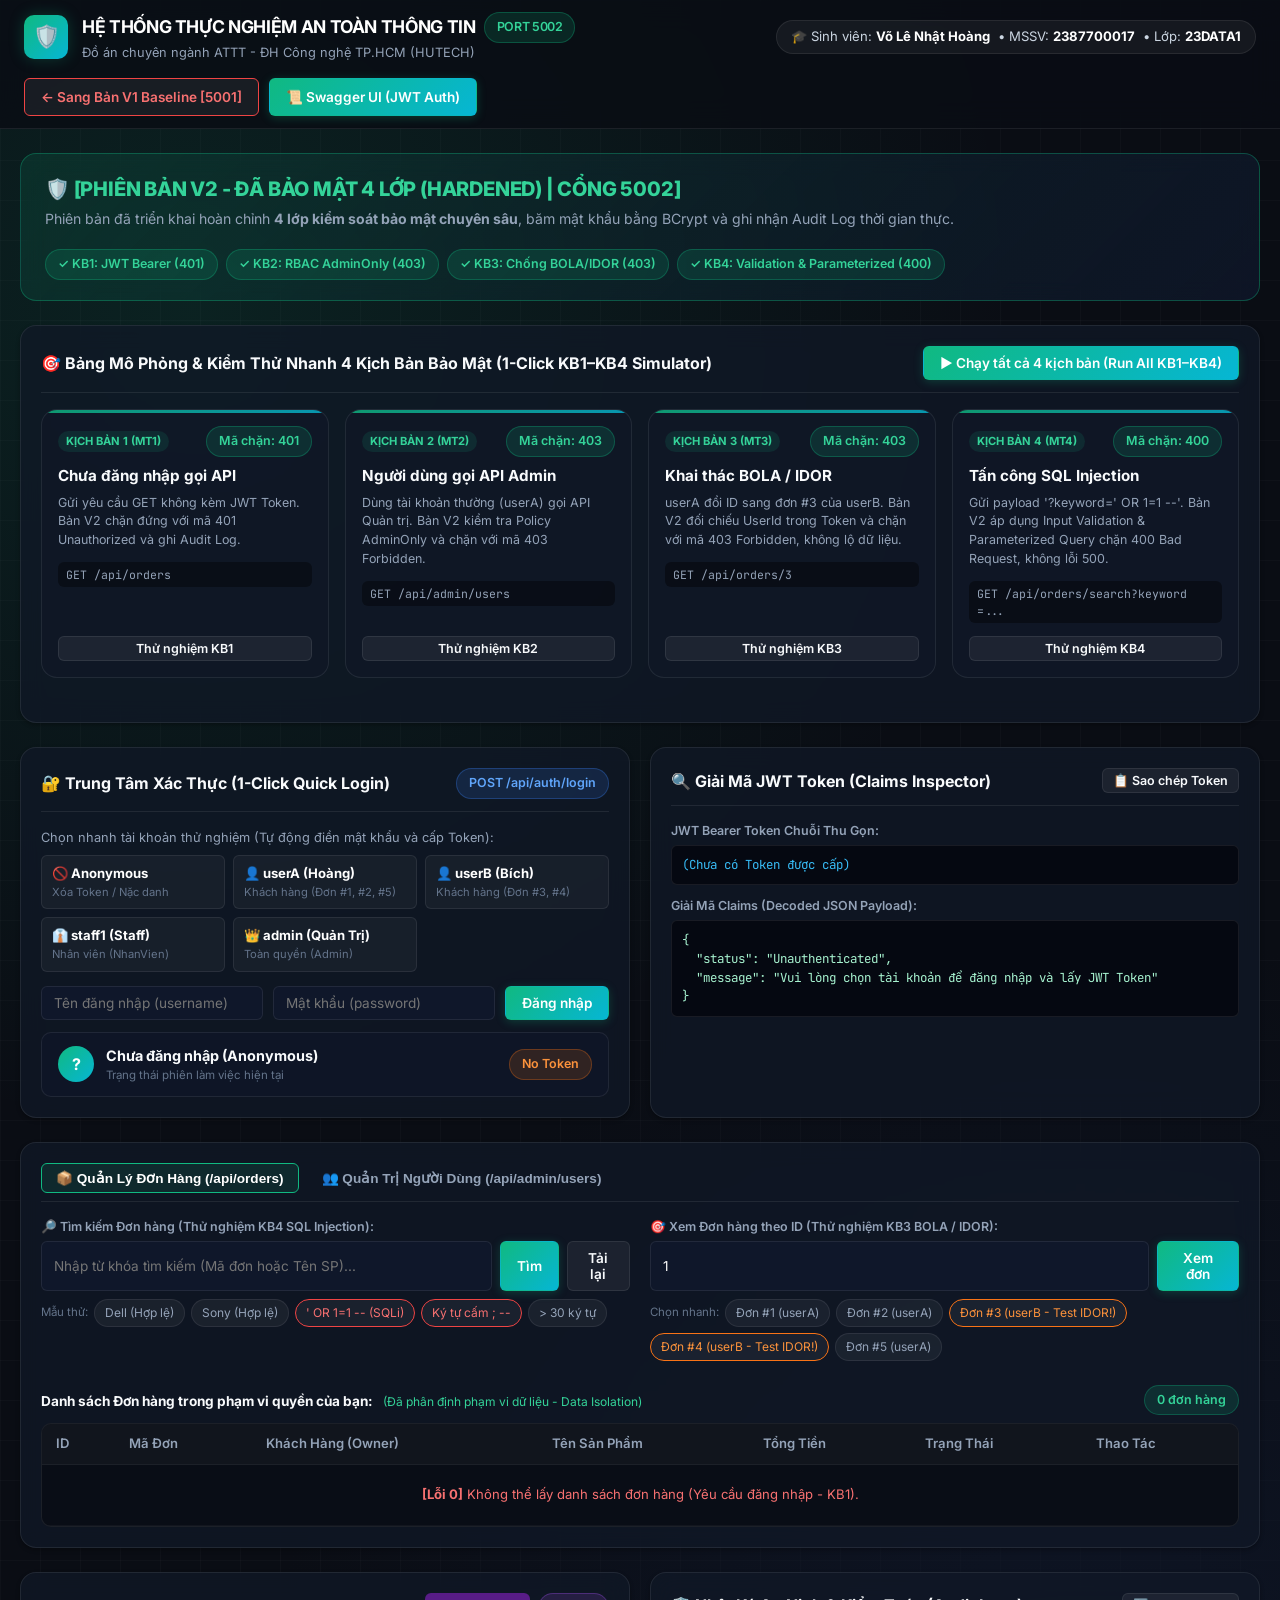
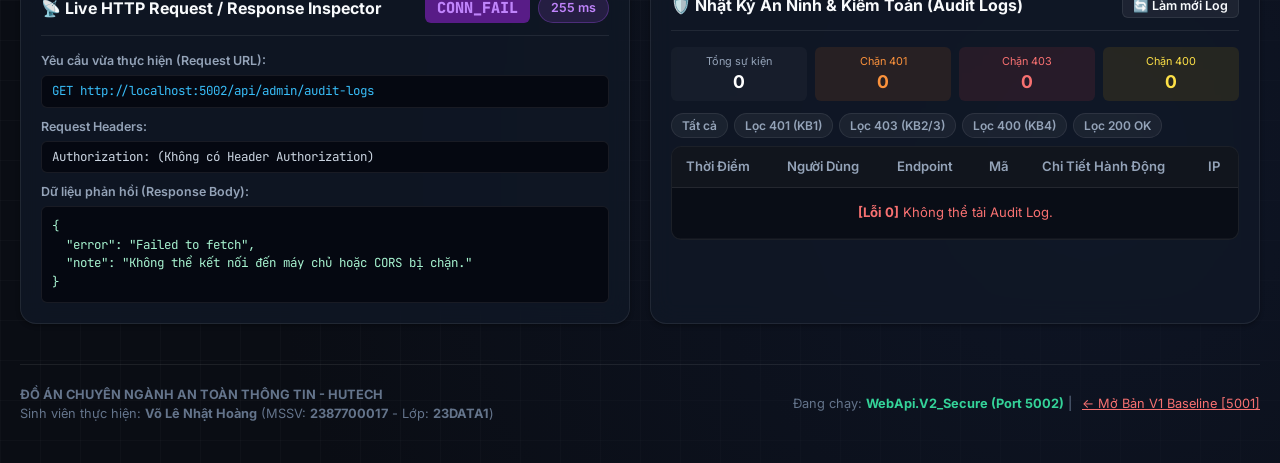
==== WebApi.V2_Secure/wwwroot/index.html @ 01527421 "feat: Nang cap giao dien Web Dashboard Cyber Security va bo Simulator 1-Click cho ca V1 va V2" ====
<!DOCTYPE html>
<html lang="vi">
<head>
  <meta charset="UTF-8">
  <meta name="viewport" content="width=device-width, initial-scale=1.0">
  <title>SecurityLab V2 - Hardened Secure | HUTECH ATTT</title>
  <link rel="preconnect" href="https://fonts.googleapis.com">
  <link rel="preconnect" href="https://fonts.gstatic.com" crossorigin>
  <link href="https://fonts.googleapis.com/css2?family=Inter:wght@400;500;600;700;800&family=JetBrains+Mono:wght@400;500;600;700&display=swap" rel="stylesheet">
  <link rel="stylesheet" href="css/app.css">
</head>
<body data-version="V2">

  <!-- NAVBAR -->
  <nav class="navbar">
    <div class="navbar-inner">
      <div class="brand-section">
        <div class="brand-icon">🛡️</div>
        <div>
          <div class="brand-title">
            HỆ THỐNG THỰC NGHIỆM AN TOÀN THÔNG TIN
            <span class="badge badge-green">PORT 5002</span>
          </div>
          <div class="brand-sub">Đồ án chuyên ngành ATTT - ĐH Công nghệ TP.HCM (HUTECH)</div>
        </div>
      </div>

      <div class="student-badge">
        <span>🎓 Sinh viên: <strong>Võ Lê Nhật Hoàng</strong></span>
        <span>• MSSV: <strong>2387700017</strong></span>
        <span>• Lớp: <strong>23DATA1</strong></span>
      </div>

      <div class="nav-actions">
        <a href="http://localhost:5001" class="btn btn-secondary" style="border-color: #ef4444; color: #f87171;" title="Chuyển sang phiên bản V1 chưa bảo mật để đối chiếu">
          &larr; Sang Bản V1 Baseline [5001]
        </a>
        <a href="/swagger" target="_blank" class="btn btn-primary" title="Mở Swagger UI gốc (có nút Authorize JWT)">
          📜 Swagger UI (JWT Auth)
        </a>
      </div>
    </div>
  </nav>

  <div class="container">

    <!-- VERSION BANNER -->
    <div class="version-banner">
      <div class="banner-content">
        <div>
          <div class="banner-title" style="color: #34d399;">
            🛡️ [PHIÊN BẢN V2 - ĐÃ BẢO MẬT 4 LỚP (HARDENED) | CỔNG 5002]
          </div>
          <div class="banner-desc">
            Phiên bản đã triển khai hoàn chỉnh <strong>4 lớp kiểm soát bảo mật chuyên sâu</strong>, băm mật khẩu bằng BCrypt và ghi nhận Audit Log thời gian thực.
          </div>
        </div>
        <div class="badges-row">
          <span class="badge badge-green">✓ KB1: JWT Bearer (401)</span>
          <span class="badge badge-green">✓ KB2: RBAC AdminOnly (403)</span>
          <span class="badge badge-green">✓ KB3: Chống BOLA/IDOR (403)</span>
          <span class="badge badge-green">✓ KB4: Validation & Parameterized (400)</span>
        </div>
      </div>
    </div>

    <!-- KHU VỰC C: 1-CLICK KB1–KB4 SIMULATOR -->
    <div class="card" style="margin-bottom: 24px;">
      <div class="card-header">
        <div class="card-title">
          🎯 Bảng Mô Phỏng & Kiểm Thử Nhanh 4 Kịch Bản Bảo Mật (1-Click KB1–KB4 Simulator)
        </div>
        <button id="btnRunAllKB" class="btn btn-primary" onclick="runAllKB()">
          ▶ Chạy tất cả 4 kịch bản (Run All KB1–KB4)
        </button>
      </div>

      <div class="grid-4">
        <!-- CARD KB1 -->
        <div class="kb-card">
          <div>
            <div class="kb-header">
              <span class="kb-tag">KỊCH BẢN 1 (MT1)</span>
              <span class="badge badge-green">Mã chặn: 401</span>
            </div>
            <div class="kb-title">Chưa đăng nhập gọi API</div>
            <div class="kb-desc">Gửi yêu cầu GET không kèm JWT Token. Bản V2 chặn đứng với mã 401 Unauthorized và ghi Audit Log.</div>
            <div class="kb-endpoint">GET /api/orders</div>
          </div>
          <div>
            <button class="btn btn-secondary btn-sm" style="width: 100%;" onclick="runKB1()">
              Thử nghiệm KB1
            </button>
            <div id="kb1Result" class="kb-result"></div>
          </div>
        </div>

        <!-- CARD KB2 -->
        <div class="kb-card">
          <div>
            <div class="kb-header">
              <span class="kb-tag">KỊCH BẢN 2 (MT2)</span>
              <span class="badge badge-green">Mã chặn: 403</span>
            </div>
            <div class="kb-title">Người dùng gọi API Admin</div>
            <div class="kb-desc">Dùng tài khoản thường (userA) gọi API Quản trị. Bản V2 kiểm tra Policy AdminOnly và chặn với mã 403 Forbidden.</div>
            <div class="kb-endpoint">GET /api/admin/users</div>
          </div>
          <div>
            <button class="btn btn-secondary btn-sm" style="width: 100%;" onclick="runKB2()">
              Thử nghiệm KB2
            </button>
            <div id="kb2Result" class="kb-result"></div>
          </div>
        </div>

        <!-- CARD KB3 -->
        <div class="kb-card">
          <div>
            <div class="kb-header">
              <span class="kb-tag">KỊCH BẢN 3 (MT3)</span>
              <span class="badge badge-green">Mã chặn: 403</span>
            </div>
            <div class="kb-title">Khai thác BOLA / IDOR</div>
            <div class="kb-desc">userA đổi ID sang đơn #3 của userB. Bản V2 đối chiếu UserId trong Token và chặn với mã 403 Forbidden, không lộ dữ liệu.</div>
            <div class="kb-endpoint">GET /api/orders/3</div>
          </div>
          <div>
            <button class="btn btn-secondary btn-sm" style="width: 100%;" onclick="runKB3()">
              Thử nghiệm KB3
            </button>
            <div id="kb3Result" class="kb-result"></div>
          </div>
        </div>

        <!-- CARD KB4 -->
        <div class="kb-card">
          <div>
            <div class="kb-header">
              <span class="kb-tag">KỊCH BẢN 4 (MT4)</span>
              <span class="badge badge-green">Mã chặn: 400</span>
            </div>
            <div class="kb-title">Tấn công SQL Injection</div>
            <div class="kb-desc">Gửi payload '?keyword=' OR 1=1 --'. Bản V2 áp dụng Input Validation & Parameterized Query chặn 400 Bad Request, không lỗi 500.</div>
            <div class="kb-endpoint">GET /api/orders/search?keyword=...</div>
          </div>
          <div>
            <button class="btn btn-secondary btn-sm" style="width: 100%;" onclick="runKB4()">
              Thử nghiệm KB4
            </button>
            <div id="kb4Result" class="kb-result"></div>
          </div>
        </div>
      </div>

      <div id="runAllSummary" style="display: none; margin-top: 14px;"></div>
    </div>

    <!-- KHU VỰC A: TRUNG TÂM ĐĂNG NHẬP 1-CLICK & GIẢI MÃ JWT TOKEN -->
    <div class="grid-2">
      <!-- CỘT 1: FORM LOGIN & QUICK ACCOUNTS -->
      <div class="card">
        <div class="card-header">
          <div class="card-title">🔐 Trung Tâm Xác Thực (1-Click Quick Login)</div>
          <span class="badge badge-blue">POST /api/auth/login</span>
        </div>

        <div style="font-size: 0.8rem; color: var(--text-muted); margin-bottom: 8px;">
          Chọn nhanh tài khoản thử nghiệm (Tự động điền mật khẩu và cấp Token):
        </div>

        <div class="quick-accounts-grid">
          <div class="quick-acc-btn" onclick="quickLogin('anonymous')">
            <div class="quick-acc-name">🚫 Anonymous</div>
            <div class="quick-acc-role">Xóa Token / Nặc danh</div>
          </div>
          <div class="quick-acc-btn" onclick="quickLogin('userA')">
            <div class="quick-acc-name">👤 userA (Hoàng)</div>
            <div class="quick-acc-role">Khách hàng (Đơn #1, #2, #5)</div>
          </div>
          <div class="quick-acc-btn" onclick="quickLogin('userB')">
            <div class="quick-acc-name">👤 userB (Bích)</div>
            <div class="quick-acc-role">Khách hàng (Đơn #3, #4)</div>
          </div>
          <div class="quick-acc-btn" onclick="quickLogin('staff1')">
            <div class="quick-acc-name">👔 staff1 (Staff)</div>
            <div class="quick-acc-role">Nhân viên (NhanVien)</div>
          </div>
          <div class="quick-acc-btn" onclick="quickLogin('admin')">
            <div class="quick-acc-name">👑 admin (Quản Trị)</div>
            <div class="quick-acc-role">Toàn quyền (Admin)</div>
          </div>
        </div>

        <div style="display: flex; gap: 10px; margin-bottom: 8px;">
          <input type="text" id="loginUsername" class="form-input" placeholder="Tên đăng nhập (username)">
          <input type="password" id="loginPassword" class="form-input" placeholder="Mật khẩu (password)">
          <button id="btnLogin" class="btn btn-primary" style="white-space: nowrap;" onclick="performLogin(document.getElementById('loginUsername').value, document.getElementById('loginPassword').value)">
            Đăng nhập
          </button>
        </div>

        <!-- SESSION STATUS -->
        <div class="session-box">
          <div class="session-user">
            <div id="userAvatar" class="user-avatar">?</div>
            <div>
              <div id="userDisplayName" style="font-weight: 700; font-size: 0.9rem;">Chưa đăng nhập (Anonymous)</div>
              <div style="font-size: 0.72rem; color: var(--text-dim);">Trạng thái phiên làm việc hiện tại</div>
            </div>
          </div>
          <span id="userRoleBadge" class="badge badge-orange">No Token</span>
        </div>
      </div>

      <!-- CỘT 2: JWT TOKEN & DECODED CLAIMS INSPECTOR -->
      <div class="card">
        <div class="card-header">
          <div class="card-title">🔍 Giải Mã JWT Token (Claims Inspector)</div>
          <button class="btn btn-secondary btn-sm" onclick="copyToken()">📋 Sao chép Token</button>
        </div>

        <div class="form-label">JWT Bearer Token Chuỗi Thu Gọn:</div>
        <div id="rawTokenText" class="code-box" style="max-height: 55px; margin-bottom: 12px; color: #38bdf8;">
          (Chưa có Token được cấp)
        </div>

        <div class="form-label">Giải Mã Claims (Decoded JSON Payload):</div>
        <div id="decodedClaimsText" class="code-box" style="max-height: 140px; color: #a7f3d0;">
{
  "status": "Unauthenticated",
  "message": "Vui lòng chọn tài khoản để đăng nhập và lấy JWT Token"
}
        </div>
      </div>
    </div>

    <!-- KHU VỰC B: NGHIỆP VỤ QUẢN LÝ ĐƠN HÀNG & NGƯỜI DÙNG -->
    <div class="card" style="margin-bottom: 24px;">
      <div class="tabs-nav">
        <button class="tab-btn active" data-tab="orders" onclick="switchTab('orders')">
          📦 Quản Lý Đơn Hàng (/api/orders)
        </button>
        <button class="tab-btn" data-tab="users" onclick="switchTab('users')">
          👥 Quản Trị Người Dùng (/api/admin/users)
        </button>
      </div>

      <!-- TAB 1: ORDERS -->
      <div id="tab-orders" class="tab-content active">
        <!-- SEARCH & GET BY ID CONTROLS -->
        <div class="grid-2" style="margin-bottom: 16px;">
          <!-- TÌM KIẾM -->
          <div>
            <div class="form-label">🔎 Tìm kiếm Đơn hàng (Thử nghiệm KB4 SQL Injection):</div>
            <div style="display: flex; gap: 8px; margin-bottom: 8px;">
              <input type="text" id="searchKeyword" class="form-input" placeholder="Nhập từ khóa tìm kiếm (Mã đơn hoặc Tên SP)...">
              <button class="btn btn-primary" onclick="searchOrders()">Tìm</button>
              <button class="btn btn-secondary" onclick="loadOrders()">Tải lại</button>
            </div>
            <div style="display: flex; flex-wrap: wrap; gap: 6px;">
              <span style="font-size: 0.72rem; color: var(--text-dim); align-self: center;">Mẫu thử:</span>
              <span class="btn-tag" onclick="searchOrders('Dell')">Dell (Hợp lệ)</span>
              <span class="btn-tag" onclick="searchOrders('Sony')">Sony (Hợp lệ)</span>
              <span class="btn-tag" style="border-color: #ef4444; color: #f87171;" onclick="searchOrders('\' OR 1=1 --')">' OR 1=1 -- (SQLi)</span>
              <span class="btn-tag" style="border-color: #ef4444; color: #f87171;" onclick="searchOrders('\'; DROP TABLE Orders; --')">Ký tự cấm ; --</span>
              <span class="btn-tag" onclick="searchOrders('Chuỗi từ khóa tìm kiếm quá dài vượt quá ba mươi ký tự quy định')">&gt; 30 ký tự</span>
            </div>
          </div>

          <!-- XEM THEO ID -->
          <div>
            <div class="form-label">🎯 Xem Đơn hàng theo ID (Thử nghiệm KB3 BOLA / IDOR):</div>
            <div style="display: flex; gap: 8px; margin-bottom: 8px;">
              <input type="number" id="orderIdInput" class="form-input" placeholder="Nhập ID đơn hàng (1, 2, 3...)" value="1">
              <button class="btn btn-primary" onclick="quickViewOrder(document.getElementById('orderIdInput').value)">Xem đơn</button>
            </div>
            <div style="display: flex; flex-wrap: wrap; gap: 6px; margin-bottom: 8px;">
              <span style="font-size: 0.72rem; color: var(--text-dim); align-self: center;">Chọn nhanh:</span>
              <span class="btn-tag" onclick="quickViewOrder(1)">Đơn #1 (userA)</span>
              <span class="btn-tag" onclick="quickViewOrder(2)">Đơn #2 (userA)</span>
              <span class="btn-tag" style="border-color: #f97316; color: #fb923c;" onclick="quickViewOrder(3)">Đơn #3 (userB - Test IDOR!)</span>
              <span class="btn-tag" style="border-color: #f97316; color: #fb923c;" onclick="quickViewOrder(4)">Đơn #4 (userB - Test IDOR!)</span>
              <span class="btn-tag" onclick="quickViewOrder(5)">Đơn #5 (userA)</span>
            </div>
            <div id="orderDetailView"></div>
          </div>
        </div>

        <!-- BẢNG ĐƠN HÀNG -->
        <div style="display: flex; justify-content: space-between; align-items: center; margin-bottom: 8px;">
          <div>
            <span style="font-size: 0.85rem; font-weight: 700;">Danh sách Đơn hàng trong phạm vi quyền của bạn:</span>
            <span style="font-size: 0.75rem; color: #34d399; margin-left: 6px;">(Đã phân định phạm vi dữ liệu - Data Isolation)</span>
          </div>
          <span id="ordersCountBadge" class="badge badge-green">Đang tải...</span>
        </div>
        <div class="table-container">
          <table class="data-table">
            <thead>
              <tr>
                <th>ID</th>
                <th>Mã Đơn</th>
                <th>Khách Hàng (Owner)</th>
                <th>Tên Sản Phẩm</th>
                <th>Tổng Tiền</th>
                <th>Trạng Thái</th>
                <th>Thao Tác</th>
              </tr>
            </thead>
            <tbody id="ordersTableBody">
              <tr><td colspan="7" style="text-align:center; padding: 20px;">Đang nạp dữ liệu...</td></tr>
            </tbody>
          </table>
        </div>
      </div>

      <!-- TAB 2: ADMIN USERS -->
      <div id="tab-users" class="tab-content">
        <div style="display: flex; justify-content: space-between; align-items: center; margin-bottom: 12px;">
          <div>
            <div style="font-weight: 700;">Danh sách Người dùng Hệ thống (/api/admin/users)</div>
            <div style="font-size: 0.78rem; color: var(--text-muted);">
              Thử nghiệm KB2: Chỉ tài khoản có vai trò <strong>Admin</strong> mới được phép truy cập. Mật khẩu đã được mã hóa an toàn và ẩn.
            </div>
          </div>
          <button class="btn btn-secondary" onclick="loadAdminUsers()">🔄 Gọi API Admin Users</button>
        </div>

        <div class="table-container">
          <table class="data-table">
            <thead>
              <tr>
                <th>ID</th>
                <th>Tên Đăng Nhập</th>
                <th>Họ Và Tên</th>
                <th>Vai Trò (Role)</th>
                <th>Mật Khẩu / Hash Status</th>
              </tr>
            </thead>
            <tbody id="usersTableBody">
              <tr><td colspan="5" style="text-align:center; padding: 20px;">Nhấn nút 'Gọi API Admin Users' để kiểm tra quyền truy cập...</td></tr>
            </tbody>
          </table>
        </div>
      </div>
    </div>

    <!-- KHU VỰC D: LIVE HTTP INSPECTOR & AUDIT LOGS -->
    <div class="grid-2">
      <!-- CỘT 1: LIVE HTTP INSPECTOR -->
      <div class="card">
        <div class="card-header">
          <div class="card-title">📡 Live HTTP Request / Response Inspector</div>
          <div style="display: flex; align-items: center; gap: 8px;">
            <span id="httpStatusCode" class="status-badge-lg status-200">READY</span>
            <span id="httpLatency" class="badge badge-purple">0 ms</span>
          </div>
        </div>

        <div class="http-inspector">
          <div>
            <div class="form-label">Yêu cầu vừa thực hiện (Request URL):</div>
            <div id="httpMethodUrl" class="code-box" style="padding: 6px 10px; max-height: 40px; color: #38bdf8;">
              READY
            </div>
          </div>

          <div>
            <div class="form-label">Request Headers:</div>
            <div id="httpReqHeaders" class="code-box" style="padding: 6px 10px; max-height: 40px; color: #cbd5e1;">
              Authorization: (None)
            </div>
          </div>

          <div>
            <div class="form-label">Dữ liệu phản hồi (Response Body):</div>
            <div id="httpResponseBody" class="code-box" style="max-height: 220px; color: #a7f3d0;">
{
  "message": "Sẵn sàng gửi yêu cầu API để quan sát mã HTTP và gói tin phản hồi..."
}
            </div>
          </div>
        </div>
      </div>

      <!-- CỘT 2: SECURITY AUDIT LOGS -->
      <div class="card">
        <div class="card-header">
          <div class="card-title">🛡️ Nhật Ký An Ninh & Kiểm Toán (Audit Logs)</div>
          <button class="btn btn-secondary btn-sm" onclick="loadAuditLogs()">🔄 Làm mới Log</button>
        </div>

        <!-- STAT COUNTERS -->
        <div style="display: grid; grid-template-columns: repeat(4, 1fr); gap: 8px; margin-bottom: 12px;">
          <div style="padding: 6px; text-align: center; background: rgba(255,255,255,0.03); border-radius: 6px;">
            <div style="font-size: 0.68rem; color: #94a3b8;">Tổng sự kiện</div>
            <div id="cntAuditTotal" style="font-size: 1.1rem; font-weight: 700; color: #fff;">0</div>
          </div>
          <div style="padding: 6px; text-align: center; background: rgba(249,115,22,0.1); border-radius: 6px;">
            <div style="font-size: 0.68rem; color: #fb923c;">Chặn 401</div>
            <div id="cntAudit401" style="font-size: 1.1rem; font-weight: 700; color: #fb923c;">0</div>
          </div>
          <div style="padding: 6px; text-align: center; background: rgba(239,68,68,0.1); border-radius: 6px;">
            <div style="font-size: 0.68rem; color: #f87171;">Chặn 403</div>
            <div id="cntAudit403" style="font-size: 1.1rem; font-weight: 700; color: #f87171;">0</div>
          </div>
          <div style="padding: 6px; text-align: center; background: rgba(234,179,8,0.1); border-radius: 6px;">
            <div style="font-size: 0.68rem; color: #fde047;">Chặn 400</div>
            <div id="cntAudit400" style="font-size: 1.1rem; font-weight: 700; color: #fde047;">0</div>
          </div>
        </div>

        <!-- FILTER BUTTONS -->
        <div style="display: flex; gap: 6px; margin-bottom: 8px; flex-wrap: wrap;">
          <button class="btn btn-tag" onclick="loadAuditLogs(null)">Tất cả</button>
          <button class="btn btn-tag" onclick="loadAuditLogs(401)">Lọc 401 (KB1)</button>
          <button class="btn btn-tag" onclick="loadAuditLogs(403)">Lọc 403 (KB2/3)</button>
          <button class="btn btn-tag" onclick="loadAuditLogs(400)">Lọc 400 (KB4)</button>
          <button class="btn btn-tag" onclick="loadAuditLogs(200)">Lọc 200 OK</button>
        </div>

        <div class="table-container" style="max-height: 240px; overflow-y: auto;">
          <table class="data-table">
            <thead>
              <tr>
                <th>Thời Điểm</th>
                <th>Người Dùng</th>
                <th>Endpoint</th>
                <th>Mã</th>
                <th>Chi Tiết Hành Động</th>
                <th>IP</th>
              </tr>
            </thead>
            <tbody id="auditLogsBody">
              <tr><td colspan="6" style="text-align:center; padding: 15px;">Đang tải nhật ký kiểm toán...</td></tr>
            </tbody>
          </table>
        </div>
      </div>
    </div>

    <!-- FOOTER -->
    <footer class="footer">
      <div>
        <strong>ĐỒ ÁN CHUYÊN NGÀNH AN TOÀN THÔNG TIN - HUTECH</strong><br>
        Sinh viên thực hiện: <strong>Võ Lê Nhật Hoàng</strong> (MSSV: <strong>2387700017</strong> - Lớp: <strong>23DATA1</strong>)
      </div>
      <div>
        Đang chạy: <strong style="color: #34d399;">WebApi.V2_Secure (Port 5002)</strong> |
        <a href="http://localhost:5001" style="color: #f87171; margin-left: 6px;">&larr; Mở Bản V1 Baseline [5001]</a>
      </div>
    </footer>

  </div>

  <script src="js/app.js"></script>
</body>
</html>
---- WebApi.V2_Secure/wwwroot/css/app.css ----
:root {
  --font-main: 'Inter', -apple-system, BlinkMacSystemFont, 'Segoe UI', Roboto, sans-serif;
  --font-mono: 'JetBrains Mono', 'Fira Code', Consolas, monospace;
  
  --bg-dark: #0a0d14;
  --bg-card: rgba(17, 24, 39, 0.75);
  --bg-card-hover: rgba(30, 41, 59, 0.85);
  --bg-input: #0f172a;
  
  --text-main: #f8fafc;
  --text-muted: #94a3b8;
  --text-dim: #64748b;
  
  --border-color: rgba(255, 255, 255, 0.08);
  --border-focus: rgba(255, 255, 255, 0.2);
  
  --radius-sm: 6px;
  --radius-md: 10px;
  --radius-lg: 16px;
  --radius-full: 9999px;
  
  --shadow-sm: 0 2px 4px rgba(0, 0, 0, 0.3);
  --shadow-md: 0 8px 24px rgba(0, 0, 0, 0.4);
  --shadow-glow: 0 0 25px var(--accent-glow);
}

/* THEME V1: CYBER THREAT / VULNERABLE BASELINE (RED / ORANGE) */
body[data-version="V1"] {
  --accent: #ef4444;
  --accent-light: #f87171;
  --accent-gradient: linear-gradient(135deg, #ef4444 0%, #f97316 100%);
  --accent-glow: rgba(239, 68, 68, 0.25);
  --accent-subtle: rgba(239, 68, 68, 0.12);
  --badge-theme: #ef4444;
  --theme-name: "V1 - VULNERABLE BASELINE";
}

/* THEME V2: CYBER SHIELD / HARDENED SECURE (EMERALD / CYAN) */
body[data-version="V2"] {
  --accent: #10b981;
  --accent-light: #34d399;
  --accent-gradient: linear-gradient(135deg, #10b981 0%, #06b6d4 100%);
  --accent-glow: rgba(16, 185, 129, 0.25);
  --accent-subtle: rgba(16, 185, 129, 0.12);
  --badge-theme: #10b981;
  --theme-name: "V2 - HARDENED SECURE";
}

* {
  box-sizing: border-box;
  margin: 0;
  padding: 0;
}

body {
  font-family: var(--font-main);
  background-color: var(--bg-dark);
  color: var(--text-main);
  line-height: 1.5;
  min-height: 100vh;
  background-image: 
    radial-gradient(circle at 15% 15%, var(--accent-subtle) 0%, transparent 40%),
    radial-gradient(circle at 85% 85%, rgba(15, 23, 42, 0.8) 0%, transparent 40%),
    linear-gradient(to right, rgba(255, 255, 255, 0.02) 1px, transparent 1px),
    linear-gradient(to bottom, rgba(255, 255, 255, 0.02) 1px, transparent 1px);
  background-size: 100% 100%, 100% 100%, 40px 40px, 40px 40px;
}

/* CONTAINER */
.container {
  max-width: 1440px;
  margin: 0 auto;
  padding: 0 20px 40px;
}

/* NAVBAR */
.navbar {
  position: sticky;
  top: 0;
  z-index: 100;
  background: rgba(10, 13, 20, 0.85);
  backdrop-filter: blur(16px);
  border-bottom: 1px solid var(--border-color);
  padding: 12px 24px;
  margin-bottom: 24px;
}

.navbar-inner {
  max-width: 1440px;
  margin: 0 auto;
  display: flex;
  align-items: center;
  justify-content: space-between;
  gap: 16px;
  flex-wrap: wrap;
}

.brand-section {
  display: flex;
  align-items: center;
  gap: 14px;
}

.brand-icon {
  width: 44px;
  height: 44px;
  border-radius: var(--radius-md);
  background: var(--accent-gradient);
  display: flex;
  align-items: center;
  justify-content: center;
  font-size: 22px;
  box-shadow: 0 0 15px var(--accent-glow);
}

.brand-title {
  font-size: 1.1rem;
  font-weight: 700;
  letter-spacing: -0.02em;
  color: #fff;
  display: flex;
  align-items: center;
  gap: 8px;
}

.brand-sub {
  font-size: 0.8rem;
  color: var(--text-muted);
}

.student-badge {
  background: rgba(255, 255, 255, 0.05);
  border: 1px solid var(--border-color);
  border-radius: var(--radius-full);
  padding: 6px 14px;
  font-size: 0.82rem;
  color: #cbd5e1;
  display: flex;
  align-items: center;
  gap: 8px;
}

.student-badge strong {
  color: #fff;
}

.nav-actions {
  display: flex;
  align-items: center;
  gap: 10px;
}

/* BUTTONS */
.btn {
  display: inline-flex;
  align-items: center;
  justify-content: center;
  gap: 8px;
  padding: 8px 16px;
  font-size: 0.85rem;
  font-weight: 600;
  border-radius: var(--radius-sm);
  cursor: pointer;
  transition: all 0.2s ease;
  border: 1px solid transparent;
  text-decoration: none;
  font-family: var(--font-main);
}

.btn-primary {
  background: var(--accent-gradient);
  color: #fff;
  box-shadow: 0 2px 10px var(--accent-glow);
}
.btn-primary:hover {
  filter: brightness(1.1);
  transform: translateY(-1px);
  box-shadow: 0 4px 14px var(--accent-glow);
}

.btn-secondary {
  background: rgba(255, 255, 255, 0.06);
  border-color: var(--border-color);
  color: var(--text-main);
}
.btn-secondary:hover {
  background: rgba(255, 255, 255, 0.12);
  border-color: var(--border-focus);
}

.btn-danger {
  background: #dc2626;
  color: #fff;
}
.btn-danger:hover {
  background: #b91c1c;
}

.btn-sm {
  padding: 4px 10px;
  font-size: 0.78rem;
}

.btn-tag {
  background: rgba(255, 255, 255, 0.05);
  border: 1px solid var(--border-color);
  color: #94a3b8;
  font-size: 0.75rem;
  padding: 4px 10px;
  border-radius: var(--radius-full);
  cursor: pointer;
  transition: all 0.15s;
}
.btn-tag:hover {
  background: var(--accent-subtle);
  border-color: var(--accent);
  color: #fff;
}

/* VERSION BANNER */
.version-banner {
  border-radius: var(--radius-lg);
  padding: 20px 24px;
  margin-bottom: 24px;
  border: 1px solid var(--border-color);
  background: var(--bg-card);
  backdrop-filter: blur(12px);
  position: relative;
  overflow: hidden;
}

body[data-version="V1"] .version-banner {
  border-color: rgba(239, 68, 68, 0.35);
  background: linear-gradient(135deg, rgba(239, 68, 68, 0.12) 0%, rgba(15, 23, 42, 0.8) 100%);
}

body[data-version="V2"] .version-banner {
  border-color: rgba(16, 185, 129, 0.35);
  background: linear-gradient(135deg, rgba(16, 185, 129, 0.12) 0%, rgba(15, 23, 42, 0.8) 100%);
}

.banner-content {
  display: flex;
  align-items: center;
  justify-content: space-between;
  gap: 20px;
  flex-wrap: wrap;
}

.banner-title {
  font-size: 1.25rem;
  font-weight: 800;
  letter-spacing: -0.01em;
  display: flex;
  align-items: center;
  gap: 10px;
}

.banner-desc {
  font-size: 0.88rem;
  color: var(--text-muted);
  margin-top: 4px;
}

.badges-row {
  display: flex;
  flex-wrap: wrap;
  gap: 8px;
}

.badge {
  display: inline-flex;
  align-items: center;
  gap: 6px;
  padding: 5px 12px;
  border-radius: var(--radius-full);
  font-size: 0.78rem;
  font-weight: 600;
}

.badge-green { background: rgba(16, 185, 129, 0.15); color: #34d399; border: 1px solid rgba(16, 185, 129, 0.3); }
.badge-red { background: rgba(239, 68, 68, 0.15); color: #f87171; border: 1px solid rgba(239, 68, 68, 0.3); }
.badge-orange { background: rgba(249, 115, 22, 0.15); color: #fb923c; border: 1px solid rgba(249, 115, 22, 0.3); }
.badge-blue { background: rgba(59, 130, 246, 0.15); color: #60a5fa; border: 1px solid rgba(59, 130, 246, 0.3); }
.badge-purple { background: rgba(168, 85, 247, 0.15); color: #c084fc; border: 1px solid rgba(168, 85, 247, 0.3); }

/* GRID LAYOUTS */
.grid-2 {
  display: grid;
  grid-template-columns: repeat(2, 1fr);
  gap: 20px;
  margin-bottom: 24px;
}

.grid-4 {
  display: grid;
  grid-template-columns: repeat(4, 1fr);
  gap: 16px;
  margin-bottom: 24px;
}

@media (max-width: 1024px) {
  .grid-2 { grid-template-columns: 1fr; }
  .grid-4 { grid-template-columns: repeat(2, 1fr); }
}

@media (max-width: 640px) {
  .grid-4 { grid-template-columns: 1fr; }
}

/* CARDS */
.card {
  background: var(--bg-card);
  backdrop-filter: blur(12px);
  border: 1px solid var(--border-color);
  border-radius: var(--radius-lg);
  padding: 20px;
  box-shadow: var(--shadow-sm);
  transition: border-color 0.2s, box-shadow 0.2s;
}

.card:hover {
  border-color: var(--border-focus);
}

.card-header {
  display: flex;
  align-items: center;
  justify-content: space-between;
  margin-bottom: 16px;
  padding-bottom: 12px;
  border-bottom: 1px solid var(--border-color);
}

.card-title {
  font-size: 1rem;
  font-weight: 700;
  display: flex;
  align-items: center;
  gap: 8px;
}

/* FORM CONTROLS */
.form-group {
  margin-bottom: 12px;
}

.form-label {
  display: block;
  font-size: 0.78rem;
  font-weight: 600;
  color: var(--text-muted);
  margin-bottom: 4px;
}

.form-input {
  width: 100%;
  padding: 8px 12px;
  background: var(--bg-input);
  border: 1px solid var(--border-color);
  border-radius: var(--radius-sm);
  color: #fff;
  font-family: var(--font-main);
  font-size: 0.85rem;
  outline: none;
  transition: border-color 0.2s;
}

.form-input:focus {
  border-color: var(--accent);
  box-shadow: 0 0 0 2px var(--accent-subtle);
}

/* QUICK ACCOUNTS ROW */
.quick-accounts-grid {
  display: grid;
  grid-template-columns: repeat(auto-fit, minmax(140px, 1fr));
  gap: 8px;
  margin-bottom: 14px;
}

.quick-acc-btn {
  background: rgba(255, 255, 255, 0.04);
  border: 1px solid var(--border-color);
  border-radius: var(--radius-sm);
  padding: 8px 10px;
  text-align: left;
  cursor: pointer;
  transition: all 0.15s ease;
}

.quick-acc-btn:hover {
  background: var(--accent-subtle);
  border-color: var(--accent);
  transform: translateY(-1px);
}

.quick-acc-name {
  font-size: 0.82rem;
  font-weight: 700;
  color: #fff;
}

.quick-acc-role {
  font-size: 0.7rem;
  color: var(--text-dim);
}

/* SESSION STATUS BOX */
.session-box {
  background: rgba(15, 23, 42, 0.6);
  border: 1px solid var(--border-color);
  border-radius: var(--radius-md);
  padding: 12px 16px;
  display: flex;
  align-items: center;
  justify-content: space-between;
  margin-top: 12px;
}

.session-user {
  display: flex;
  align-items: center;
  gap: 12px;
}

.user-avatar {
  width: 36px;
  height: 36px;
  border-radius: var(--radius-full);
  background: var(--accent-gradient);
  display: flex;
  align-items: center;
  justify-content: center;
  font-weight: 700;
  color: #fff;
}

/* CODE & MONOSPACE BOXES */
.code-box {
  font-family: var(--font-mono);
  background: #050811;
  border: 1px solid var(--border-color);
  border-radius: var(--radius-sm);
  padding: 10px;
  font-size: 0.78rem;
  color: #cbd5e1;
  overflow-x: auto;
  max-height: 220px;
  white-space: pre-wrap;
  word-break: break-all;
}

/* KB SIMULATOR CARDS */
.kb-card {
  display: flex;
  flex-direction: column;
  justify-content: space-between;
  background: var(--bg-card);
  border: 1px solid var(--border-color);
  border-radius: var(--radius-lg);
  padding: 16px;
  transition: transform 0.2s, box-shadow 0.2s;
  position: relative;
  overflow: hidden;
}

.kb-card::before {
  content: "";
  position: absolute;
  top: 0; left: 0; right: 0; height: 3px;
  background: var(--accent-gradient);
  opacity: 0.8;
}

.kb-card:hover {
  transform: translateY(-2px);
  box-shadow: var(--shadow-md);
}

.kb-header {
  display: flex;
  align-items: center;
  justify-content: space-between;
  margin-bottom: 8px;
}

.kb-tag {
  font-size: 0.7rem;
  font-weight: 700;
  padding: 2px 8px;
  border-radius: var(--radius-full);
  background: var(--accent-subtle);
  color: var(--accent-light);
}

.kb-title {
  font-size: 0.95rem;
  font-weight: 700;
  margin-bottom: 6px;
}

.kb-desc {
  font-size: 0.78rem;
  color: var(--text-muted);
  margin-bottom: 12px;
  flex-grow: 1;
}

.kb-endpoint {
  font-family: var(--font-mono);
  font-size: 0.72rem;
  background: rgba(0, 0, 0, 0.4);
  padding: 4px 8px;
  border-radius: var(--radius-sm);
  margin-bottom: 12px;
  color: #94a3b8;
  word-break: break-all;
}

.kb-result {
  margin-top: 10px;
  padding: 8px 10px;
  border-radius: var(--radius-sm);
  font-size: 0.75rem;
  display: none;
}

.kb-result.show {
  display: block;
}

.kb-result.safe {
  background: rgba(16, 185, 129, 0.15);
  border: 1px solid rgba(16, 185, 129, 0.3);
  color: #34d399;
}

.kb-result.vulnerable {
  background: rgba(239, 68, 68, 0.15);
  border: 1px solid rgba(239, 68, 68, 0.3);
  color: #f87171;
}

/* TABLE STYLES */
.table-container {
  overflow-x: auto;
  border: 1px solid var(--border-color);
  border-radius: var(--radius-md);
  background: #090d16;
}

.data-table {
  width: 100%;
  border-collapse: collapse;
  font-size: 0.82rem;
  text-align: left;
}

.data-table th {
  background: rgba(255, 255, 255, 0.03);
  color: var(--text-muted);
  font-weight: 600;
  padding: 10px 14px;
  border-bottom: 1px solid var(--border-color);
  white-space: nowrap;
}

.data-table td {
  padding: 10px 14px;
  border-bottom: 1px solid rgba(255, 255, 255, 0.04);
  color: #e2e8f0;
}

.data-table tr:hover {
  background: rgba(255, 255, 255, 0.02);
}

/* HTTP INSPECTOR */
.http-inspector {
  display: flex;
  flex-direction: column;
  gap: 10px;
}

.status-badge-lg {
  display: inline-flex;
  align-items: center;
  gap: 6px;
  padding: 4px 12px;
  border-radius: var(--radius-sm);
  font-size: 0.95rem;
  font-weight: 800;
  font-family: var(--font-mono);
}

.status-200 { background: #065f46; color: #34d399; }
.status-400 { background: #78350f; color: #fde047; }
.status-401 { background: #831843; color: #f472b6; }
.status-403 { background: #7f1d1d; color: #f87171; }
.status-500 { background: #581c87; color: #c084fc; }

/* TABS */
.tabs-nav {
  display: flex;
  gap: 8px;
  border-bottom: 1px solid var(--border-color);
  padding-bottom: 8px;
  margin-bottom: 16px;
}

.tab-btn {
  padding: 6px 14px;
  background: transparent;
  border: 1px solid transparent;
  color: var(--text-muted);
  font-size: 0.85rem;
  font-weight: 600;
  border-radius: var(--radius-sm);
  cursor: pointer;
  transition: all 0.2s;
}

.tab-btn.active {
  background: var(--accent-subtle);
  border-color: var(--accent);
  color: #fff;
}

.tab-content {
  display: none;
}
.tab-content.active {
  display: block;
}

/* FOOTER */
.footer {
  margin-top: 40px;
  padding-top: 20px;
  border-top: 1px solid var(--border-color);
  display: flex;
  align-items: center;
  justify-content: space-between;
  font-size: 0.8rem;
  color: var(--text-dim);
  flex-wrap: wrap;
  gap: 10px;
}
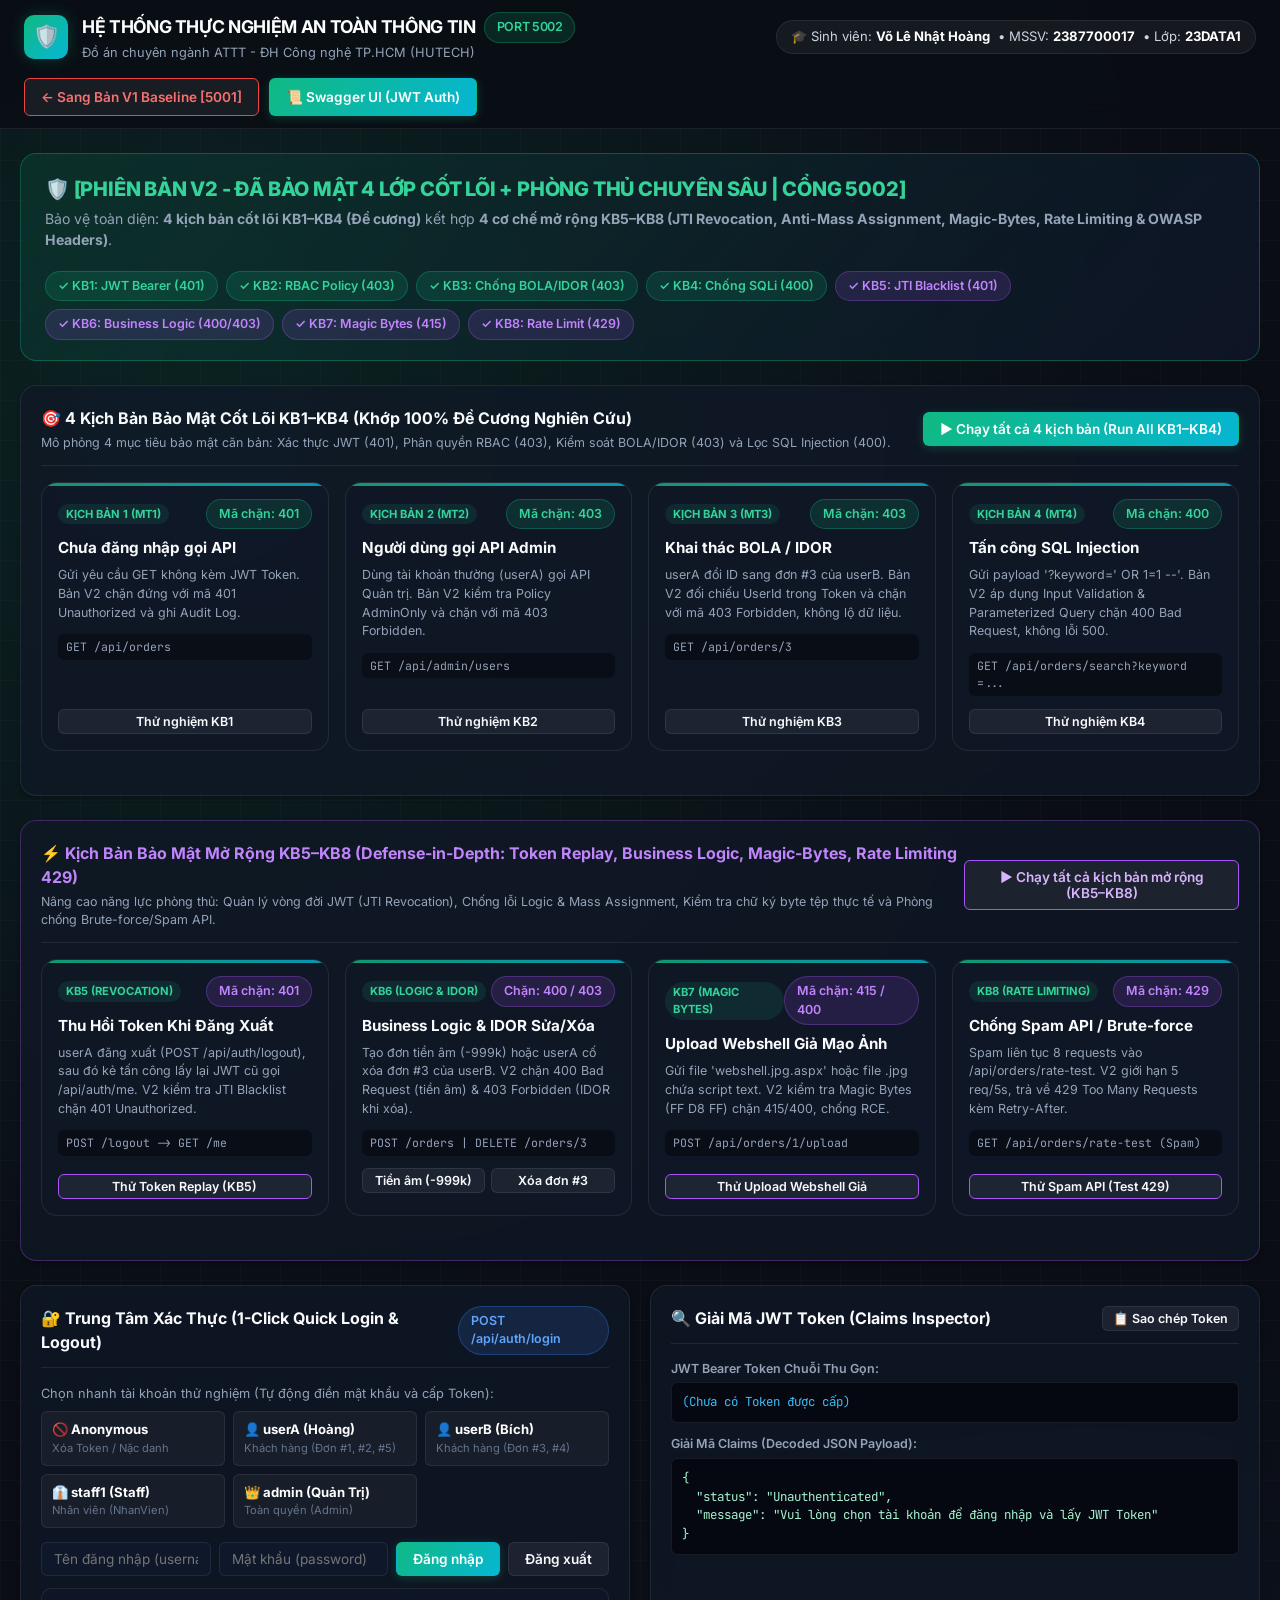
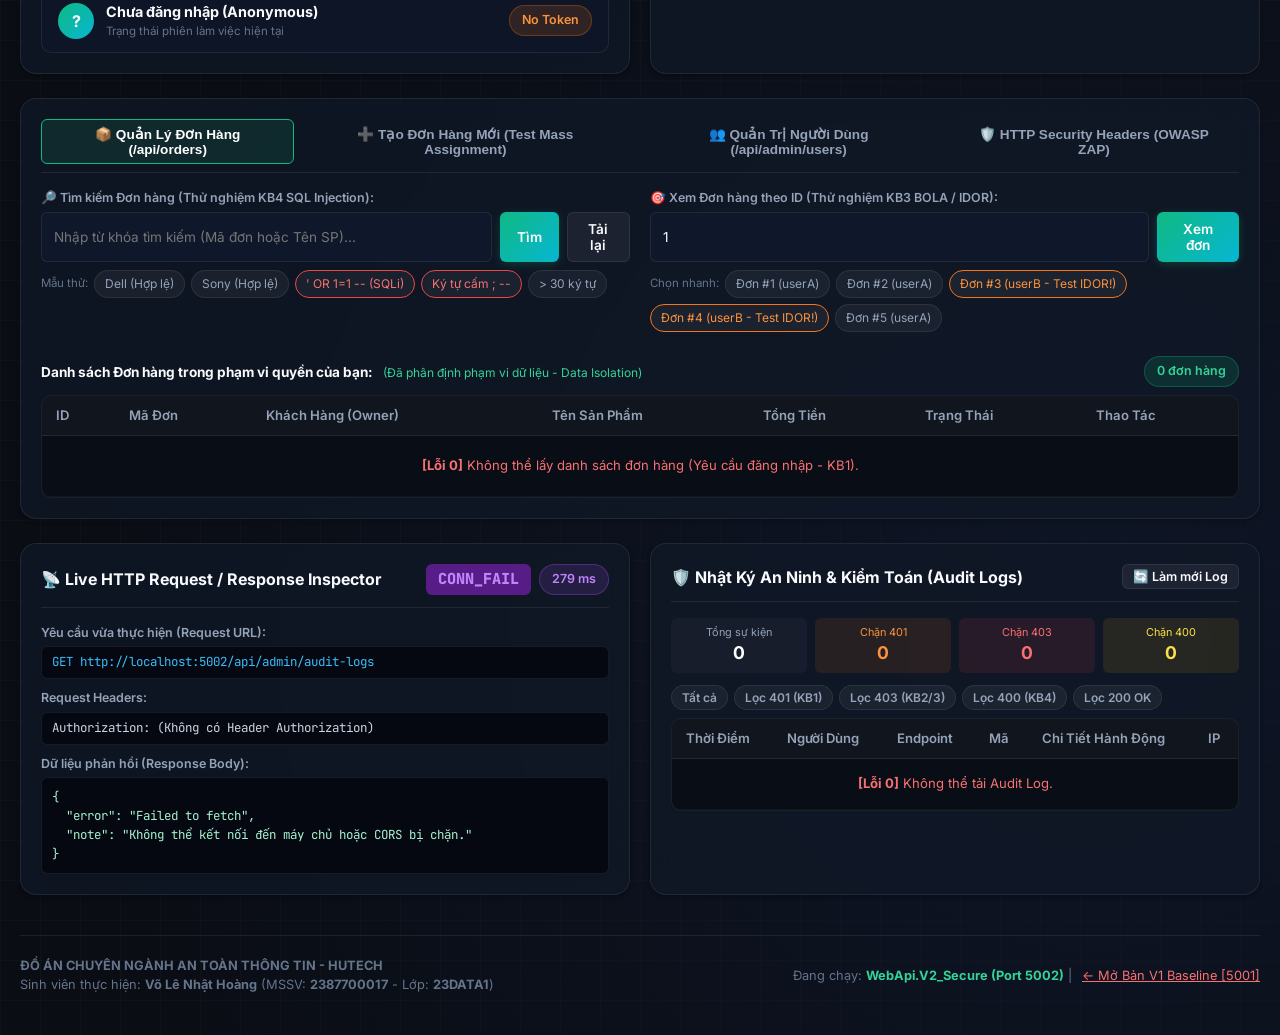
==== commit 5b369c47: "Upgrade SecurityLab V1 & V2: Add KB5-KB8 Defense-in-Depth (JTI Blacklist, Business Logic/Mass Assign" ====
--- a/WebApi.V2_Secure/wwwroot/index.html
+++ b/WebApi.V2_Secure/wwwroot/index.html
@@ -49,26 +49,35 @@
       <div class="banner-content">
         <div>
           <div class="banner-title" style="color: #34d399;">
-            🛡️ [PHIÊN BẢN V2 - ĐÃ BẢO MẬT 4 LỚP (HARDENED) | CỔNG 5002]
+            🛡️ [PHIÊN BẢN V2 - ĐÃ BẢO MẬT 4 LỚP CỐT LÕI + PHÒNG THỦ CHUYÊN SÂU | CỔNG 5002]
           </div>
           <div class="banner-desc">
-            Phiên bản đã triển khai hoàn chỉnh <strong>4 lớp kiểm soát bảo mật chuyên sâu</strong>, băm mật khẩu bằng BCrypt và ghi nhận Audit Log thời gian thực.
+            Bảo vệ toàn diện: <strong>4 kịch bản cốt lõi KB1–KB4 (Đề cương)</strong> kết hợp <strong>4 cơ chế mở rộng KB5–KB8 (JTI Revocation, Anti-Mass Assignment, Magic-Bytes, Rate Limiting & OWASP Headers)</strong>.
           </div>
         </div>
         <div class="badges-row">
           <span class="badge badge-green">✓ KB1: JWT Bearer (401)</span>
-          <span class="badge badge-green">✓ KB2: RBAC AdminOnly (403)</span>
+          <span class="badge badge-green">✓ KB2: RBAC Policy (403)</span>
           <span class="badge badge-green">✓ KB3: Chống BOLA/IDOR (403)</span>
-          <span class="badge badge-green">✓ KB4: Validation & Parameterized (400)</span>
+          <span class="badge badge-green">✓ KB4: Chống SQLi (400)</span>
+          <span class="badge badge-purple">✓ KB5: JTI Blacklist (401)</span>
+          <span class="badge badge-purple">✓ KB6: Business Logic (400/403)</span>
+          <span class="badge badge-purple">✓ KB7: Magic Bytes (415)</span>
+          <span class="badge badge-purple">✓ KB8: Rate Limit (429)</span>
         </div>
       </div>
     </div>
 
-    <!-- KHU VỰC C: 1-CLICK KB1–KB4 SIMULATOR -->
+    <!-- HÀNG 1: 1-CLICK KB1–KB4 SIMULATOR (4 KỊCH BẢN CỐT LÕI THEO ĐỀ CƯƠNG) -->
     <div class="card" style="margin-bottom: 24px;">
       <div class="card-header">
-        <div class="card-title">
-          🎯 Bảng Mô Phỏng & Kiểm Thử Nhanh 4 Kịch Bản Bảo Mật (1-Click KB1–KB4 Simulator)
+        <div>
+          <div class="card-title">
+            🎯 4 Kịch Bản Bảo Mật Cốt Lõi KB1–KB4 (Khớp 100% Đề Cương Nghiên Cứu)
+          </div>
+          <div style="font-size: 0.78rem; color: var(--text-muted); margin-top: 4px;">
+            Mô phỏng 4 mục tiêu bảo mật căn bản: Xác thực JWT (401), Phân quyền RBAC (403), Kiểm soát BOLA/IDOR (403) và Lọc SQL Injection (400).
+          </div>
         </div>
         <button id="btnRunAllKB" class="btn btn-primary" onclick="runAllKB()">
           ▶ Chạy tất cả 4 kịch bản (Run All KB1–KB4)
@@ -154,6 +163,108 @@
       </div>
 
       <div id="runAllSummary" style="display: none; margin-top: 14px;"></div>
+    </div>
+
+    <!-- HÀNG 2: 1-CLICK KB5–KB8 EXTENDED DEFENSE-IN-DEPTH SIMULATOR -->
+    <div class="card" style="margin-bottom: 24px; border-color: rgba(168, 85, 247, 0.3);">
+      <div class="card-header">
+        <div>
+          <div class="card-title" style="color: #c084fc;">
+            ⚡ Kịch Bản Bảo Mật Mở Rộng KB5–KB8 (Defense-in-Depth: Token Replay, Business Logic, Magic-Bytes, Rate Limiting 429)
+          </div>
+          <div style="font-size: 0.78rem; color: var(--text-muted); margin-top: 4px;">
+            Nâng cao năng lực phòng thủ: Quản lý vòng đời JWT (JTI Revocation), Chống lỗi Logic & Mass Assignment, Kiểm tra chữ ký byte tệp thực tế và Phòng chống Brute-force/Spam API.
+          </div>
+        </div>
+        <button id="btnRunAllExtKB" class="btn btn-secondary" style="border-color: #a855f7; color: #d8b4fe;" onclick="runAllExtKB()">
+          ▶ Chạy tất cả kịch bản mở rộng (KB5–KB8)
+        </button>
+      </div>
+
+      <div class="grid-4">
+        <!-- CARD KB5 -->
+        <div class="kb-card">
+          <div>
+            <div class="kb-header">
+              <span class="kb-tag">KB5 (REVOCATION)</span>
+              <span class="badge badge-purple">Mã chặn: 401</span>
+            </div>
+            <div class="kb-title">Thu Hồi Token Khi Đăng Xuất</div>
+            <div class="kb-desc">userA đăng xuất (POST /api/auth/logout), sau đó kẻ tấn công lấy lại JWT cũ gọi /api/auth/me. V2 kiểm tra JTI Blacklist chặn 401 Unauthorized.</div>
+            <div class="kb-endpoint">POST /logout -> GET /me</div>
+          </div>
+          <div>
+            <button class="btn btn-secondary btn-sm" style="width: 100%; border-color: #a855f7;" onclick="runKB5()">
+              Thử Token Replay (KB5)
+            </button>
+            <div id="kb5Result" class="kb-result"></div>
+          </div>
+        </div>
+
+        <!-- CARD KB6 -->
+        <div class="kb-card">
+          <div>
+            <div class="kb-header">
+              <span class="kb-tag">KB6 (LOGIC & IDOR)</span>
+              <span class="badge badge-purple">Chặn: 400 / 403</span>
+            </div>
+            <div class="kb-title">Business Logic & IDOR Sửa/Xóa</div>
+            <div class="kb-desc">Tạo đơn tiền âm (-999k) hoặc userA cố xóa đơn #3 của userB. V2 chặn 400 Bad Request (tiền âm) & 403 Forbidden (IDOR khi xóa).</div>
+            <div class="kb-endpoint">POST /orders | DELETE /orders/3</div>
+          </div>
+          <div>
+            <div style="display: flex; gap: 6px; margin-bottom: 6px;">
+              <button class="btn btn-secondary btn-sm" style="flex: 1;" onclick="runKB6Logic()">
+                Tiền âm (-999k)
+              </button>
+              <button class="btn btn-secondary btn-sm" style="flex: 1;" onclick="runKB6IdorDelete()">
+                Xóa đơn #3
+              </button>
+            </div>
+            <div id="kb6Result" class="kb-result"></div>
+          </div>
+        </div>
+
+        <!-- CARD KB7 -->
+        <div class="kb-card">
+          <div>
+            <div class="kb-header">
+              <span class="kb-tag">KB7 (MAGIC BYTES)</span>
+              <span class="badge badge-purple">Mã chặn: 415 / 400</span>
+            </div>
+            <div class="kb-title">Upload Webshell Giả Mạo Ảnh</div>
+            <div class="kb-desc">Gửi file 'webshell.jpg.aspx' hoặc file .jpg chứa script text. V2 kiểm tra Magic Bytes (FF D8 FF) chặn 415/400, chống RCE.</div>
+            <div class="kb-endpoint">POST /api/orders/1/upload</div>
+          </div>
+          <div>
+            <button class="btn btn-secondary btn-sm" style="width: 100%; border-color: #a855f7;" onclick="runKB7()">
+              Thử Upload Webshell Giả
+            </button>
+            <div id="kb7Result" class="kb-result"></div>
+          </div>
+        </div>
+
+        <!-- CARD KB8 -->
+        <div class="kb-card">
+          <div>
+            <div class="kb-header">
+              <span class="kb-tag">KB8 (RATE LIMITING)</span>
+              <span class="badge badge-purple">Mã chặn: 429</span>
+            </div>
+            <div class="kb-title">Chống Spam API / Brute-force</div>
+            <div class="kb-desc">Spam liên tục 8 requests vào /api/orders/rate-test. V2 giới hạn 5 req/5s, trả về 429 Too Many Requests kèm Retry-After.</div>
+            <div class="kb-endpoint">GET /api/orders/rate-test (Spam)</div>
+          </div>
+          <div>
+            <button class="btn btn-secondary btn-sm" style="width: 100%; border-color: #a855f7;" onclick="runKB8()">
+              Thử Spam API (Test 429)
+            </button>
+            <div id="kb8Result" class="kb-result"></div>
+          </div>
+        </div>
+      </div>
+
+      <div id="runAllExtSummary" style="display: none; margin-top: 14px;"></div>
     </div>
 
     <!-- KHU VỰC A: TRUNG TÂM ĐĂNG NHẬP 1-CLICK & GIẢI MÃ JWT TOKEN -->
@@ -161,7 +272,7 @@
       <!-- CỘT 1: FORM LOGIN & QUICK ACCOUNTS -->
       <div class="card">
         <div class="card-header">
-          <div class="card-title">🔐 Trung Tâm Xác Thực (1-Click Quick Login)</div>
+          <div class="card-title">🔐 Trung Tâm Xác Thực (1-Click Quick Login & Logout)</div>
           <span class="badge badge-blue">POST /api/auth/login</span>
         </div>
 
@@ -192,11 +303,14 @@
           </div>
         </div>
 
-        <div style="display: flex; gap: 10px; margin-bottom: 8px;">
+        <div style="display: flex; gap: 8px; margin-bottom: 8px;">
           <input type="text" id="loginUsername" class="form-input" placeholder="Tên đăng nhập (username)">
           <input type="password" id="loginPassword" class="form-input" placeholder="Mật khẩu (password)">
           <button id="btnLogin" class="btn btn-primary" style="white-space: nowrap;" onclick="performLogin(document.getElementById('loginUsername').value, document.getElementById('loginPassword').value)">
             Đăng nhập
+          </button>
+          <button id="btnLogout" class="btn btn-secondary" style="white-space: nowrap;" onclick="performLogout()">
+            Đăng xuất
           </button>
         </div>
 
@@ -235,14 +349,20 @@
       </div>
     </div>
 
-    <!-- KHU VỰC B: NGHIỆP VỤ QUẢN LÝ ĐƠN HÀNG & NGƯỜI DÙNG -->
+    <!-- KHU VỰC B: NGHIỆP VỤ QUẢN LÝ ĐƠN HÀNG, TẠO ĐƠN & BẢO MẬT -->
     <div class="card" style="margin-bottom: 24px;">
       <div class="tabs-nav">
         <button class="tab-btn active" data-tab="orders" onclick="switchTab('orders')">
           📦 Quản Lý Đơn Hàng (/api/orders)
         </button>
+        <button class="tab-btn" data-tab="create-order" onclick="switchTab('create-order')">
+          ➕ Tạo Đơn Hàng Mới (Test Mass Assignment)
+        </button>
         <button class="tab-btn" data-tab="users" onclick="switchTab('users')">
           👥 Quản Trị Người Dùng (/api/admin/users)
+        </button>
+        <button class="tab-btn" data-tab="security-headers" onclick="switchTab('security-headers')">
+          🛡️ HTTP Security Headers (OWASP ZAP)
         </button>
       </div>
 
@@ -315,7 +435,48 @@
         </div>
       </div>
 
-      <!-- TAB 2: ADMIN USERS -->
+      <!-- TAB 2: TẠO ĐƠN HÀNG MỚI (TEST BUSINESS LOGIC & MASS ASSIGNMENT) -->
+      <div id="tab-create-order" class="tab-content">
+        <div style="max-width: 600px; margin: 0 auto; padding: 10px 0;">
+          <div style="font-weight: 700; font-size: 1.05rem; margin-bottom: 6px; color: #38bdf8;">
+            🛒 Tạo Đơn Hàng Mới & Kiểm Thử Logic Nghiệp Vụ
+          </div>
+          <div style="font-size: 0.8rem; color: var(--text-muted); margin-bottom: 16px;">
+            Thử nghiệm KB6: Trên V2, `UserId` được tự động lấy từ JWT Claims (Chống Mass Assignment). Số tiền bắt buộc phải `> 0 VNĐ`.
+          </div>
+
+          <div style="margin-bottom: 12px;">
+            <label class="form-label">Tên Sản Phẩm:</label>
+            <input type="text" id="newProductName" class="form-input" placeholder="Ví dụ: Tai nghe chống ồn Sony WH-1000XM5" value="Tai nghe Sony WH-1000XM5">
+          </div>
+
+          <div style="margin-bottom: 12px;">
+            <label class="form-label">Tổng Số Tiền (VNĐ):</label>
+            <input type="number" id="newTotalAmount" class="form-input" placeholder="Nhập số tiền..." value="6990000">
+          </div>
+
+          <div style="display: flex; gap: 8px; margin-bottom: 16px; flex-wrap: wrap;">
+            <span style="font-size: 0.75rem; color: var(--text-dim); align-self: center;">Mẫu nhanh:</span>
+            <button class="btn btn-tag" type="button" onclick="document.getElementById('newTotalAmount').value = 500000; document.getElementById('newProductName').value = 'Bàn phím cơ DareU';">
+              Đơn Hợp Lệ (500,000đ)
+            </button>
+            <button class="btn btn-tag" style="border-color: #ef4444; color: #f87171;" type="button" onclick="document.getElementById('newTotalAmount').value = -999999; document.getElementById('newProductName').value = 'Lỗ hổng Tiền Âm';">
+              ⚠️ Số Tiền Âm (-999,999đ)
+            </button>
+            <button class="btn btn-tag" style="border-color: #ef4444; color: #f87171;" type="button" onclick="document.getElementById('newTotalAmount').value = 0; document.getElementById('newProductName').value = 'Lỗ hổng 0đ';">
+              ⚠️ Số Tiền 0đ
+            </button>
+          </div>
+
+          <button class="btn btn-primary" style="width: 100%;" onclick="submitCreateOrder()">
+            ➕ Gửi Yêu Cầu Tạo Đơn Hàng (POST /api/orders)
+          </button>
+
+          <div id="createOrderResult" style="margin-top: 14px;"></div>
+        </div>
+      </div>
+
+      <!-- TAB 3: ADMIN USERS -->
       <div id="tab-users" class="tab-content">
         <div style="display: flex; justify-content: space-between; align-items: center; margin-bottom: 12px;">
           <div>
@@ -343,6 +504,73 @@
             </tbody>
           </table>
         </div>
+      </div>
+
+      <!-- TAB 4: HTTP SECURITY HEADERS (OWASP) -->
+      <div id="tab-security-headers" class="tab-content">
+        <div style="display: flex; justify-content: space-between; align-items: center; margin-bottom: 12px;">
+          <div>
+            <div style="font-weight: 700; color: #34d399;">Bảng Kiểm Tra HTTP Security Headers Chuẩn OWASP</div>
+            <div style="font-size: 0.78rem; color: var(--text-muted);">
+              Bản V2 tự động gắn đầy đủ các Header an ninh để phòng thủ chống Clickjacking, MIME-Sniffing và XSS, đạt điểm tối đa trên OWASP ZAP.
+            </div>
+          </div>
+          <button class="btn btn-primary btn-sm" onclick="checkSecurityHeadersLive()">
+            🔍 Kiểm Tra Headers Thực Tế (Live Check)
+          </button>
+        </div>
+
+        <div class="table-container">
+          <table class="data-table">
+            <thead>
+              <tr>
+                <th>Tên HTTP Header</th>
+                <th>Ý Nghĩa Bảo Mật (Mục Đích)</th>
+                <th>Giá Trị Trên V1 (Baseline)</th>
+                <th>Giá Trị Trên V2 (Hardened)</th>
+                <th>Trạng Thái</th>
+              </tr>
+            </thead>
+            <tbody id="headersTableBody">
+              <tr>
+                <td><code>X-Content-Type-Options</code></td>
+                <td>Chống MIME-sniffing, buộc trình duyệt tuân thủ MIME type</td>
+                <td><span class="badge badge-orange">Không có (Thiếu)</span></td>
+                <td><span class="badge badge-green">nosniff</span></td>
+                <td><span style="color: #34d399; font-weight: 700;">✓ Chuẩn OWASP</span></td>
+              </tr>
+              <tr>
+                <td><code>X-Frame-Options</code></td>
+                <td>Chống tấn công Clickjacking / Chèn iframe trái phép</td>
+                <td><span class="badge badge-orange">Không có (Thiếu)</span></td>
+                <td><span class="badge badge-green">DENY</span></td>
+                <td><span style="color: #34d399; font-weight: 700;">✓ Chuẩn OWASP</span></td>
+              </tr>
+              <tr>
+                <td><code>X-XSS-Protection</code></td>
+                <td>Kích hoạt bộ lọc XSS Filter của trình duyệt</td>
+                <td><span class="badge badge-orange">Không có (Thiếu)</span></td>
+                <td><span class="badge badge-green">1; mode=block</span></td>
+                <td><span style="color: #34d399; font-weight: 700;">✓ Chuẩn OWASP</span></td>
+              </tr>
+              <tr>
+                <td><code>Referrer-Policy</code></td>
+                <td>Bảo vệ quyền riêng tư đường dẫn nguồn gốc URL</td>
+                <td><span class="badge badge-orange">Không có (Thiếu)</span></td>
+                <td><span class="badge badge-green">strict-origin-when-cross-origin</span></td>
+                <td><span style="color: #34d399; font-weight: 700;">✓ Chuẩn OWASP</span></td>
+              </tr>
+              <tr>
+                <td><code>Content-Security-Policy</code></td>
+                <td>Giới hạn nguồn nạp tài nguyên an toàn (CSP)</td>
+                <td><span class="badge badge-orange">Không có (Thiếu)</span></td>
+                <td><span class="badge badge-green">default-src 'self' 'unsafe-inline' data:;</span></td>
+                <td><span style="color: #34d399; font-weight: 700;">✓ Chuẩn OWASP</span></td>
+              </tr>
+            </tbody>
+          </table>
+        </div>
+        <div id="liveHeadersResult" style="margin-top: 10px;"></div>
       </div>
     </div>
 
--- a/WebApi.V2_Secure/wwwroot/css/app.css
+++ b/WebApi.V2_Secure/wwwroot/css/app.css
@@ -598,6 +598,8 @@
 .status-400 { background: #78350f; color: #fde047; }
 .status-401 { background: #831843; color: #f472b6; }
 .status-403 { background: #7f1d1d; color: #f87171; }
+.status-415 { background: #831843; color: #f472b6; }
+.status-429 { background: #7c2d12; color: #fb923c; }
 .status-500 { background: #581c87; color: #c084fc; }
 
 /* TABS */
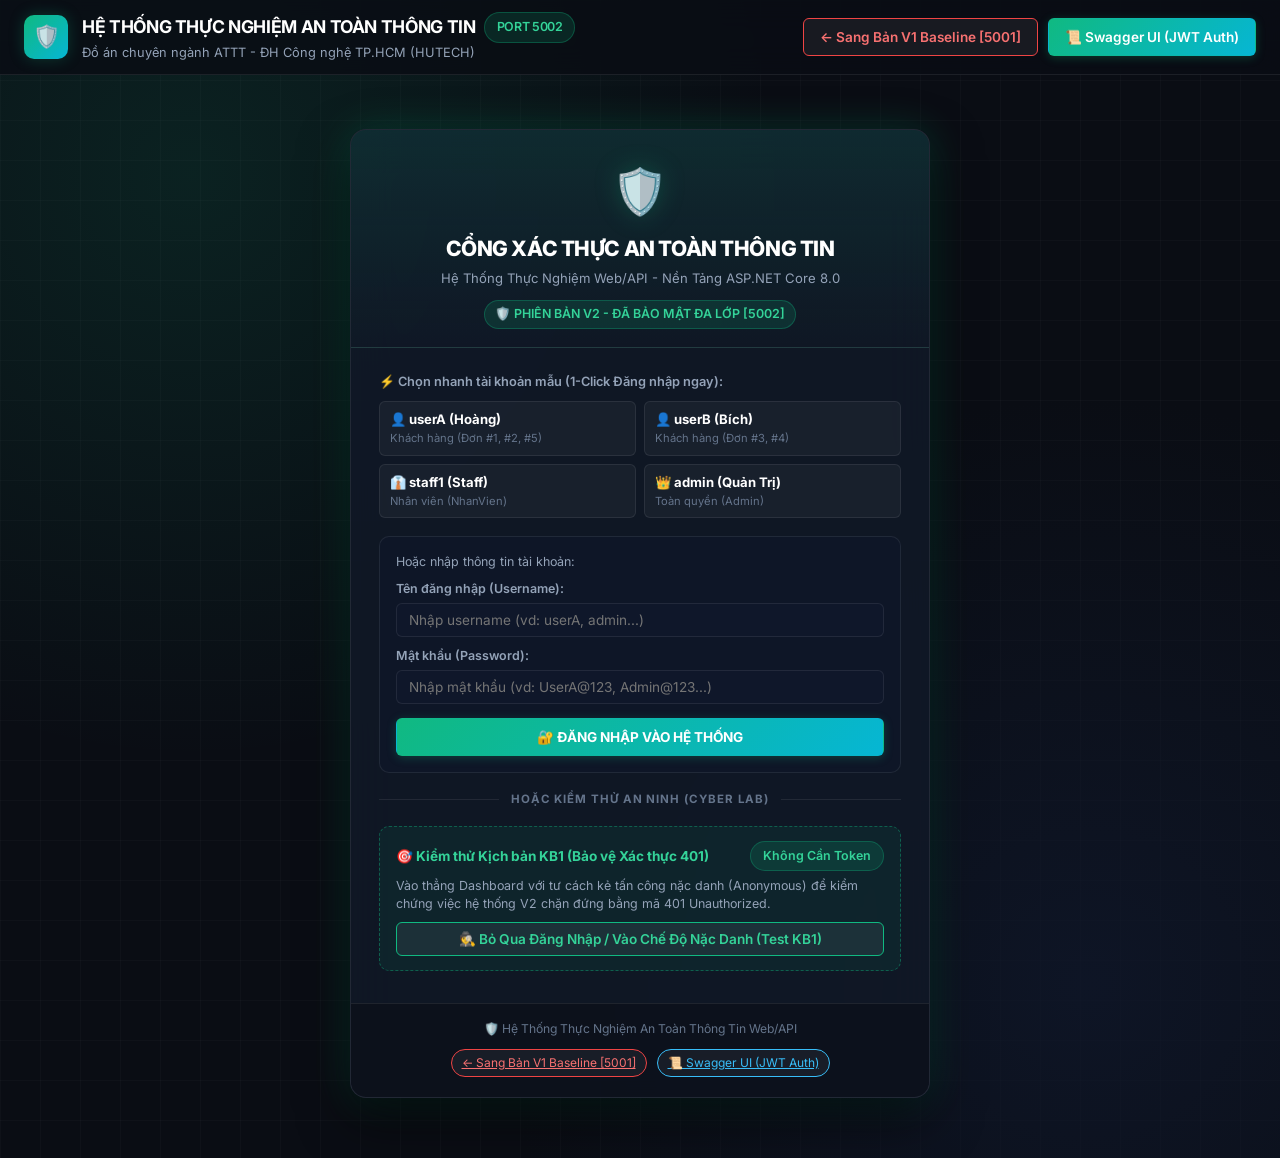
==== commit 0577b191: "feat: Redesign Web V1 & V2 with clean Login Portal, remove test simulator rows, fix Swagger UI file " ====
--- a/WebApi.V2_Secure/wwwroot/index.html
+++ b/WebApi.V2_Secure/wwwroot/index.html
@@ -25,10 +25,19 @@
         </div>
       </div>
 
-      <div class="student-badge">
-        <span>🎓 Sinh viên: <strong>Võ Lê Nhật Hoàng</strong></span>
-        <span>• MSSV: <strong>2387700017</strong></span>
-        <span>• Lớp: <strong>23DATA1</strong></span>
+
+      <!-- DYNAMIC USER SESSION IN NAVBAR (HIỂN THỊ KHI Ở DASHBOARD) -->
+      <div id="navUserSession" class="nav-user-session" style="display: none;">
+        <div class="nav-user-info">
+          <div id="navUserAvatar" class="user-avatar-sm">?</div>
+          <div class="nav-user-details">
+            <span id="navUserName" class="nav-user-name">Khách Nặc Danh</span>
+            <span id="navUserRole" class="badge badge-orange nav-user-role">Anonymous</span>
+          </div>
+        </div>
+        <button id="btnNavLogout" class="btn btn-secondary btn-sm" onclick="handleNavLogout()" title="Đăng xuất / Về cổng đăng nhập">
+          🚪 Đăng xuất
+        </button>
       </div>
 
       <div class="nav-actions">
@@ -42,7 +51,90 @@
     </div>
   </nav>
 
-  <div class="container">
+  <!-- VIEW 1: CỔNG ĐĂNG NHẬP (LOGIN PORTAL) -->
+  <div id="viewLogin" class="login-page-wrapper">
+    <div class="login-card-container">
+      <div class="login-card-header">
+        <div class="login-brand-icon">🛡️</div>
+        <h1 class="login-main-title">CỔNG XÁC THỰC AN TOÀN THÔNG TIN</h1>
+        <div class="login-sub-title">Hệ Thống Thực Nghiệm Web/API - Nền Tảng ASP.NET Core 8.0</div>
+        <div>
+          <span class="badge badge-green" style="font-size: 0.78rem; padding: 4px 10px;">🛡️ PHIÊN BẢN V2 - ĐÃ BẢO MẬT ĐA LỚP [5002]</span>
+        </div>
+      </div>
+
+      <div class="login-card-body">
+        <div class="login-section-caption">
+          <span>⚡ Chọn nhanh tài khoản mẫu (1-Click Đăng nhập ngay):</span>
+        </div>
+        <div class="login-quick-accounts">
+          <div class="quick-acc-btn" onclick="quickLogin('userA')">
+            <div class="quick-acc-name">👤 userA (Hoàng)</div>
+            <div class="quick-acc-role">Khách hàng (Đơn #1, #2, #5)</div>
+          </div>
+          <div class="quick-acc-btn" onclick="quickLogin('userB')">
+            <div class="quick-acc-name">👤 userB (Bích)</div>
+            <div class="quick-acc-role">Khách hàng (Đơn #3, #4)</div>
+          </div>
+          <div class="quick-acc-btn" onclick="quickLogin('staff1')">
+            <div class="quick-acc-name">👔 staff1 (Staff)</div>
+            <div class="quick-acc-role">Nhân viên (NhanVien)</div>
+          </div>
+          <div class="quick-acc-btn" onclick="quickLogin('admin')">
+            <div class="quick-acc-name">👑 admin (Quản Trị)</div>
+            <div class="quick-acc-role">Toàn quyền (Admin)</div>
+          </div>
+        </div>
+
+        <div class="login-form-box">
+          <div style="font-size: 0.78rem; color: var(--text-muted); margin-bottom: 8px;">
+            Hoặc nhập thông tin tài khoản:
+          </div>
+          <div style="margin-bottom: 10px;">
+            <label class="form-label">Tên đăng nhập (Username):</label>
+            <input type="text" id="loginUsername" class="form-input" placeholder="Nhập username (vd: userA, admin...)">
+          </div>
+          <div style="margin-bottom: 14px;">
+            <label class="form-label">Mật khẩu (Password):</label>
+            <input type="password" id="loginPassword" class="form-input" placeholder="Nhập mật khẩu (vd: UserA@123, Admin@123...)">
+          </div>
+          <button id="btnLogin" class="btn btn-primary" style="width: 100%; justify-content: center; padding: 10px 16px; font-weight: 700;" onclick="performLogin(document.getElementById('loginUsername').value, document.getElementById('loginPassword').value)">
+            🔐 ĐĂNG NHẬP VÀO HỆ THỐNG
+          </button>
+        </div>
+
+        <div class="login-divider">
+          <span>HOẶC KIỂM THỬ AN NINH (CYBER LAB)</span>
+        </div>
+
+        <div class="anonymous-portal-card">
+          <div style="display: flex; align-items: center; justify-content: space-between; margin-bottom: 6px;">
+            <span style="font-weight: 700; font-size: 0.85rem; color: #34d399;">🎯 Kiểm thử Kịch bản KB1 (Bảo vệ Xác thực 401)</span>
+            <span class="badge badge-green">Không Cần Token</span>
+          </div>
+          <div style="font-size: 0.78rem; color: var(--text-muted); margin-bottom: 10px; line-height: 1.4;">
+            Vào thẳng Dashboard với tư cách kẻ tấn công nặc danh (Anonymous) để kiểm chứng việc hệ thống V2 chặn đứng bằng mã 401 Unauthorized.
+          </div>
+          <button class="btn btn-secondary" style="width: 100%; justify-content: center; border-color: #10b981; color: #34d399; font-weight: 600;" onclick="enterAnonymousMode()">
+            🕵️ Bỏ Qua Đăng Nhập / Vào Chế Độ Nặc Danh (Test KB1)
+          </button>
+        </div>
+      </div>
+
+      <div class="login-card-footer">
+        <div class="student-info-mini">
+          🛡️ Hệ Thống Thực Nghiệm An Toàn Thông Tin Web/API
+        </div>
+        <div class="login-footer-links">
+          <a href="http://localhost:5001" class="btn-tag" style="border-color: #ef4444; color: #f87171;">&larr; Sang Bản V1 Baseline [5001]</a>
+          <a href="/swagger" target="_blank" class="btn-tag" style="border-color: #38bdf8; color: #38bdf8;">📜 Swagger UI (JWT Auth)</a>
+        </div>
+      </div>
+    </div>
+  </div>
+
+  <!-- VIEW 2: MÀN HÌNH DASHBOARD QUẢN TRỊ & THỰC NGHIỆM -->
+  <div id="viewDashboard" class="container" style="display: none;">
 
     <!-- VERSION BANNER -->
     <div class="version-banner">
@@ -68,216 +160,29 @@
       </div>
     </div>
 
-    <!-- HÀNG 1: 1-CLICK KB1–KB4 SIMULATOR (4 KỊCH BẢN CỐT LÕI THEO ĐỀ CƯƠNG) -->
-    <div class="card" style="margin-bottom: 24px;">
-      <div class="card-header">
-        <div>
-          <div class="card-title">
-            🎯 4 Kịch Bản Bảo Mật Cốt Lõi KB1–KB4 (Khớp 100% Đề Cương Nghiên Cứu)
-          </div>
-          <div style="font-size: 0.78rem; color: var(--text-muted); margin-top: 4px;">
-            Mô phỏng 4 mục tiêu bảo mật căn bản: Xác thực JWT (401), Phân quyền RBAC (403), Kiểm soát BOLA/IDOR (403) và Lọc SQL Injection (400).
-          </div>
-        </div>
-        <button id="btnRunAllKB" class="btn btn-primary" onclick="runAllKB()">
-          ▶ Chạy tất cả 4 kịch bản (Run All KB1–KB4)
-        </button>
-      </div>
-
-      <div class="grid-4">
-        <!-- CARD KB1 -->
-        <div class="kb-card">
-          <div>
-            <div class="kb-header">
-              <span class="kb-tag">KỊCH BẢN 1 (MT1)</span>
-              <span class="badge badge-green">Mã chặn: 401</span>
-            </div>
-            <div class="kb-title">Chưa đăng nhập gọi API</div>
-            <div class="kb-desc">Gửi yêu cầu GET không kèm JWT Token. Bản V2 chặn đứng với mã 401 Unauthorized và ghi Audit Log.</div>
-            <div class="kb-endpoint">GET /api/orders</div>
-          </div>
-          <div>
-            <button class="btn btn-secondary btn-sm" style="width: 100%;" onclick="runKB1()">
-              Thử nghiệm KB1
-            </button>
-            <div id="kb1Result" class="kb-result"></div>
-          </div>
-        </div>
-
-        <!-- CARD KB2 -->
-        <div class="kb-card">
-          <div>
-            <div class="kb-header">
-              <span class="kb-tag">KỊCH BẢN 2 (MT2)</span>
-              <span class="badge badge-green">Mã chặn: 403</span>
-            </div>
-            <div class="kb-title">Người dùng gọi API Admin</div>
-            <div class="kb-desc">Dùng tài khoản thường (userA) gọi API Quản trị. Bản V2 kiểm tra Policy AdminOnly và chặn với mã 403 Forbidden.</div>
-            <div class="kb-endpoint">GET /api/admin/users</div>
-          </div>
-          <div>
-            <button class="btn btn-secondary btn-sm" style="width: 100%;" onclick="runKB2()">
-              Thử nghiệm KB2
-            </button>
-            <div id="kb2Result" class="kb-result"></div>
-          </div>
-        </div>
-
-        <!-- CARD KB3 -->
-        <div class="kb-card">
-          <div>
-            <div class="kb-header">
-              <span class="kb-tag">KỊCH BẢN 3 (MT3)</span>
-              <span class="badge badge-green">Mã chặn: 403</span>
-            </div>
-            <div class="kb-title">Khai thác BOLA / IDOR</div>
-            <div class="kb-desc">userA đổi ID sang đơn #3 của userB. Bản V2 đối chiếu UserId trong Token và chặn với mã 403 Forbidden, không lộ dữ liệu.</div>
-            <div class="kb-endpoint">GET /api/orders/3</div>
-          </div>
-          <div>
-            <button class="btn btn-secondary btn-sm" style="width: 100%;" onclick="runKB3()">
-              Thử nghiệm KB3
-            </button>
-            <div id="kb3Result" class="kb-result"></div>
-          </div>
-        </div>
-
-        <!-- CARD KB4 -->
-        <div class="kb-card">
-          <div>
-            <div class="kb-header">
-              <span class="kb-tag">KỊCH BẢN 4 (MT4)</span>
-              <span class="badge badge-green">Mã chặn: 400</span>
-            </div>
-            <div class="kb-title">Tấn công SQL Injection</div>
-            <div class="kb-desc">Gửi payload '?keyword=' OR 1=1 --'. Bản V2 áp dụng Input Validation & Parameterized Query chặn 400 Bad Request, không lỗi 500.</div>
-            <div class="kb-endpoint">GET /api/orders/search?keyword=...</div>
-          </div>
-          <div>
-            <button class="btn btn-secondary btn-sm" style="width: 100%;" onclick="runKB4()">
-              Thử nghiệm KB4
-            </button>
-            <div id="kb4Result" class="kb-result"></div>
-          </div>
-        </div>
-      </div>
-
-      <div id="runAllSummary" style="display: none; margin-top: 14px;"></div>
-    </div>
-
-    <!-- HÀNG 2: 1-CLICK KB5–KB8 EXTENDED DEFENSE-IN-DEPTH SIMULATOR -->
-    <div class="card" style="margin-bottom: 24px; border-color: rgba(168, 85, 247, 0.3);">
-      <div class="card-header">
-        <div>
-          <div class="card-title" style="color: #c084fc;">
-            ⚡ Kịch Bản Bảo Mật Mở Rộng KB5–KB8 (Defense-in-Depth: Token Replay, Business Logic, Magic-Bytes, Rate Limiting 429)
-          </div>
-          <div style="font-size: 0.78rem; color: var(--text-muted); margin-top: 4px;">
-            Nâng cao năng lực phòng thủ: Quản lý vòng đời JWT (JTI Revocation), Chống lỗi Logic & Mass Assignment, Kiểm tra chữ ký byte tệp thực tế và Phòng chống Brute-force/Spam API.
-          </div>
-        </div>
-        <button id="btnRunAllExtKB" class="btn btn-secondary" style="border-color: #a855f7; color: #d8b4fe;" onclick="runAllExtKB()">
-          ▶ Chạy tất cả kịch bản mở rộng (KB5–KB8)
-        </button>
-      </div>
-
-      <div class="grid-4">
-        <!-- CARD KB5 -->
-        <div class="kb-card">
-          <div>
-            <div class="kb-header">
-              <span class="kb-tag">KB5 (REVOCATION)</span>
-              <span class="badge badge-purple">Mã chặn: 401</span>
-            </div>
-            <div class="kb-title">Thu Hồi Token Khi Đăng Xuất</div>
-            <div class="kb-desc">userA đăng xuất (POST /api/auth/logout), sau đó kẻ tấn công lấy lại JWT cũ gọi /api/auth/me. V2 kiểm tra JTI Blacklist chặn 401 Unauthorized.</div>
-            <div class="kb-endpoint">POST /logout -> GET /me</div>
-          </div>
-          <div>
-            <button class="btn btn-secondary btn-sm" style="width: 100%; border-color: #a855f7;" onclick="runKB5()">
-              Thử Token Replay (KB5)
-            </button>
-            <div id="kb5Result" class="kb-result"></div>
-          </div>
-        </div>
-
-        <!-- CARD KB6 -->
-        <div class="kb-card">
-          <div>
-            <div class="kb-header">
-              <span class="kb-tag">KB6 (LOGIC & IDOR)</span>
-              <span class="badge badge-purple">Chặn: 400 / 403</span>
-            </div>
-            <div class="kb-title">Business Logic & IDOR Sửa/Xóa</div>
-            <div class="kb-desc">Tạo đơn tiền âm (-999k) hoặc userA cố xóa đơn #3 của userB. V2 chặn 400 Bad Request (tiền âm) & 403 Forbidden (IDOR khi xóa).</div>
-            <div class="kb-endpoint">POST /orders | DELETE /orders/3</div>
-          </div>
-          <div>
-            <div style="display: flex; gap: 6px; margin-bottom: 6px;">
-              <button class="btn btn-secondary btn-sm" style="flex: 1;" onclick="runKB6Logic()">
-                Tiền âm (-999k)
-              </button>
-              <button class="btn btn-secondary btn-sm" style="flex: 1;" onclick="runKB6IdorDelete()">
-                Xóa đơn #3
-              </button>
-            </div>
-            <div id="kb6Result" class="kb-result"></div>
-          </div>
-        </div>
-
-        <!-- CARD KB7 -->
-        <div class="kb-card">
-          <div>
-            <div class="kb-header">
-              <span class="kb-tag">KB7 (MAGIC BYTES)</span>
-              <span class="badge badge-purple">Mã chặn: 415 / 400</span>
-            </div>
-            <div class="kb-title">Upload Webshell Giả Mạo Ảnh</div>
-            <div class="kb-desc">Gửi file 'webshell.jpg.aspx' hoặc file .jpg chứa script text. V2 kiểm tra Magic Bytes (FF D8 FF) chặn 415/400, chống RCE.</div>
-            <div class="kb-endpoint">POST /api/orders/1/upload</div>
-          </div>
-          <div>
-            <button class="btn btn-secondary btn-sm" style="width: 100%; border-color: #a855f7;" onclick="runKB7()">
-              Thử Upload Webshell Giả
-            </button>
-            <div id="kb7Result" class="kb-result"></div>
-          </div>
-        </div>
-
-        <!-- CARD KB8 -->
-        <div class="kb-card">
-          <div>
-            <div class="kb-header">
-              <span class="kb-tag">KB8 (RATE LIMITING)</span>
-              <span class="badge badge-purple">Mã chặn: 429</span>
-            </div>
-            <div class="kb-title">Chống Spam API / Brute-force</div>
-            <div class="kb-desc">Spam liên tục 8 requests vào /api/orders/rate-test. V2 giới hạn 5 req/5s, trả về 429 Too Many Requests kèm Retry-After.</div>
-            <div class="kb-endpoint">GET /api/orders/rate-test (Spam)</div>
-          </div>
-          <div>
-            <button class="btn btn-secondary btn-sm" style="width: 100%; border-color: #a855f7;" onclick="runKB8()">
-              Thử Spam API (Test 429)
-            </button>
-            <div id="kb8Result" class="kb-result"></div>
-          </div>
-        </div>
-      </div>
-
-      <div id="runAllExtSummary" style="display: none; margin-top: 14px;"></div>
-    </div>
-
     <!-- KHU VỰC A: TRUNG TÂM ĐĂNG NHẬP 1-CLICK & GIẢI MÃ JWT TOKEN -->
     <div class="grid-2">
-      <!-- CỘT 1: FORM LOGIN & QUICK ACCOUNTS -->
+      <!-- CỘT 1: THÔNG TIN PHIÊN LÀM VIỆC & PHÂN QUYỀN -->
       <div class="card">
         <div class="card-header">
-          <div class="card-title">🔐 Trung Tâm Xác Thực (1-Click Quick Login & Logout)</div>
-          <span class="badge badge-blue">POST /api/auth/login</span>
+          <div class="card-title">👤 Phiên Làm Việc & Phân Quyền Hiện Tại</div>
+          <button class="btn btn-secondary btn-sm" onclick="handleNavLogout()">🚪 Đăng xuất</button>
+        </div>
+
+        <!-- SESSION STATUS -->
+        <div class="session-box" style="margin-bottom: 14px;">
+          <div class="session-user">
+            <div id="userAvatar" class="user-avatar">?</div>
+            <div>
+              <div id="userDisplayName" style="font-weight: 700; font-size: 0.95rem;">Chưa đăng nhập (Anonymous)</div>
+              <div style="font-size: 0.72rem; color: var(--text-dim);">Trạng thái phiên làm việc hiện tại</div>
+            </div>
+          </div>
+          <span id="userRoleBadge" class="badge badge-orange">No Token</span>
         </div>
 
         <div style="font-size: 0.8rem; color: var(--text-muted); margin-bottom: 8px;">
-          Chọn nhanh tài khoản thử nghiệm (Tự động điền mật khẩu và cấp Token):
+          Chuyển nhanh phiên người dùng khác (Quick Switch):
         </div>
 
         <div class="quick-accounts-grid">
@@ -301,29 +206,6 @@
             <div class="quick-acc-name">👑 admin (Quản Trị)</div>
             <div class="quick-acc-role">Toàn quyền (Admin)</div>
           </div>
-        </div>
-
-        <div style="display: flex; gap: 8px; margin-bottom: 8px;">
-          <input type="text" id="loginUsername" class="form-input" placeholder="Tên đăng nhập (username)">
-          <input type="password" id="loginPassword" class="form-input" placeholder="Mật khẩu (password)">
-          <button id="btnLogin" class="btn btn-primary" style="white-space: nowrap;" onclick="performLogin(document.getElementById('loginUsername').value, document.getElementById('loginPassword').value)">
-            Đăng nhập
-          </button>
-          <button id="btnLogout" class="btn btn-secondary" style="white-space: nowrap;" onclick="performLogout()">
-            Đăng xuất
-          </button>
-        </div>
-
-        <!-- SESSION STATUS -->
-        <div class="session-box">
-          <div class="session-user">
-            <div id="userAvatar" class="user-avatar">?</div>
-            <div>
-              <div id="userDisplayName" style="font-weight: 700; font-size: 0.9rem;">Chưa đăng nhập (Anonymous)</div>
-              <div style="font-size: 0.72rem; color: var(--text-dim);">Trạng thái phiên làm việc hiện tại</div>
-            </div>
-          </div>
-          <span id="userRoleBadge" class="badge badge-orange">No Token</span>
         </div>
       </div>
 
@@ -671,8 +553,8 @@
     <!-- FOOTER -->
     <footer class="footer">
       <div>
-        <strong>ĐỒ ÁN CHUYÊN NGÀNH AN TOÀN THÔNG TIN - HUTECH</strong><br>
-        Sinh viên thực hiện: <strong>Võ Lê Nhật Hoàng</strong> (MSSV: <strong>2387700017</strong> - Lớp: <strong>23DATA1</strong>)
+        <strong>HỆ THỐNG THỰC NGHIỆM AN TOÀN THÔNG TIN WEB/API</strong><br>
+        Nghiên cứu &amp; Thực nghiệm Các Cơ chế Xác thực, Phân quyền và Kiểm soát Truy cập
       </div>
       <div>
         Đang chạy: <strong style="color: #34d399;">WebApi.V2_Secure (Port 5002)</strong> |
--- a/WebApi.V2_Secure/wwwroot/css/app.css
+++ b/WebApi.V2_Secure/wwwroot/css/app.css
@@ -649,3 +649,197 @@
   flex-wrap: wrap;
   gap: 10px;
 }
+
+/* ==========================================================================
+   TWO-VIEW ARCHITECTURE: LOGIN PORTAL & DASHBOARD STYLES
+   ========================================================================== */
+
+/* LOGIN PAGE WRAPPER */
+.login-page-wrapper {
+  min-height: calc(100vh - 120px);
+  display: flex;
+  align-items: center;
+  justify-content: center;
+  padding: 30px 20px 60px;
+}
+
+.login-card-container {
+  width: 100%;
+  max-width: 580px;
+  background: rgba(17, 24, 39, 0.92);
+  backdrop-filter: blur(24px);
+  border: 1px solid var(--border-color);
+  border-radius: var(--radius-lg);
+  box-shadow: 0 20px 50px rgba(0, 0, 0, 0.6), 0 0 40px var(--accent-glow);
+  overflow: hidden;
+  animation: loginFadeIn 0.35s cubic-bezier(0.16, 1, 0.3, 1);
+}
+
+@keyframes loginFadeIn {
+  from {
+    opacity: 0;
+    transform: scale(0.96) translateY(12px);
+  }
+  to {
+    opacity: 1;
+    transform: scale(1) translateY(0);
+  }
+}
+
+.login-card-header {
+  padding: 28px 28px 18px;
+  border-bottom: 1px solid var(--border-color);
+  text-align: center;
+  background: linear-gradient(180deg, var(--accent-subtle) 0%, transparent 100%);
+}
+
+.login-brand-icon {
+  font-size: 2.8rem;
+  margin-bottom: 8px;
+  filter: drop-shadow(0 0 12px var(--accent-glow));
+}
+
+.login-main-title {
+  font-size: 1.32rem;
+  font-weight: 800;
+  letter-spacing: -0.02em;
+  color: #fff;
+  margin-bottom: 4px;
+}
+
+.login-sub-title {
+  font-size: 0.82rem;
+  color: var(--text-muted);
+  margin-bottom: 12px;
+}
+
+.login-card-body {
+  padding: 24px 28px;
+}
+
+.login-section-caption {
+  font-size: 0.8rem;
+  font-weight: 600;
+  color: var(--text-muted);
+  margin-bottom: 10px;
+}
+
+.login-quick-accounts {
+  display: grid;
+  grid-template-columns: repeat(2, 1fr);
+  gap: 8px;
+  margin-bottom: 18px;
+}
+
+.login-form-box {
+  background: rgba(15, 23, 42, 0.65);
+  border: 1px solid var(--border-color);
+  border-radius: var(--radius-md);
+  padding: 16px;
+  margin-bottom: 18px;
+}
+
+.login-divider {
+  display: flex;
+  align-items: center;
+  text-align: center;
+  margin: 18px 0;
+  color: var(--text-dim);
+  font-size: 0.72rem;
+  font-weight: 700;
+  letter-spacing: 0.08em;
+}
+
+.login-divider::before,
+.login-divider::after {
+  content: '';
+  flex: 1;
+  border-bottom: 1px solid rgba(255, 255, 255, 0.08);
+}
+
+.login-divider span {
+  padding: 0 12px;
+}
+
+.anonymous-portal-card {
+  background: rgba(249, 115, 22, 0.08);
+  border: 1px dashed rgba(249, 115, 22, 0.4);
+  border-radius: var(--radius-md);
+  padding: 14px 16px;
+  margin-bottom: 8px;
+}
+
+body[data-version="V2"] .anonymous-portal-card {
+  background: rgba(16, 185, 129, 0.08);
+  border-color: rgba(16, 185, 129, 0.4);
+}
+
+.login-card-footer {
+  padding: 16px 28px 20px;
+  border-top: 1px solid var(--border-color);
+  background: rgba(10, 13, 20, 0.5);
+  text-align: center;
+}
+
+.student-info-mini {
+  font-size: 0.76rem;
+  color: var(--text-dim);
+  margin-bottom: 10px;
+}
+
+.login-footer-links {
+  display: flex;
+  justify-content: center;
+  gap: 10px;
+  flex-wrap: wrap;
+}
+
+/* NAVBAR USER SESSION */
+.nav-user-session {
+  display: flex;
+  align-items: center;
+  gap: 10px;
+  background: rgba(15, 23, 42, 0.85);
+  border: 1px solid var(--border-color);
+  padding: 4px 12px 4px 6px;
+  border-radius: var(--radius-full);
+}
+
+.nav-user-info {
+  display: flex;
+  align-items: center;
+  gap: 8px;
+}
+
+.user-avatar-sm {
+  width: 28px;
+  height: 28px;
+  border-radius: 50%;
+  background: var(--accent-gradient);
+  color: #fff;
+  display: flex;
+  align-items: center;
+  justify-content: center;
+  font-weight: 700;
+  font-size: 0.8rem;
+}
+
+.nav-user-details {
+  display: flex;
+  flex-direction: column;
+}
+
+.nav-user-name {
+  font-size: 0.82rem;
+  font-weight: 700;
+  color: #fff;
+  line-height: 1.2;
+}
+
+.nav-user-role {
+  font-size: 0.64rem;
+  padding: 1px 6px;
+  border-radius: 4px;
+  width: fit-content;
+}
+
